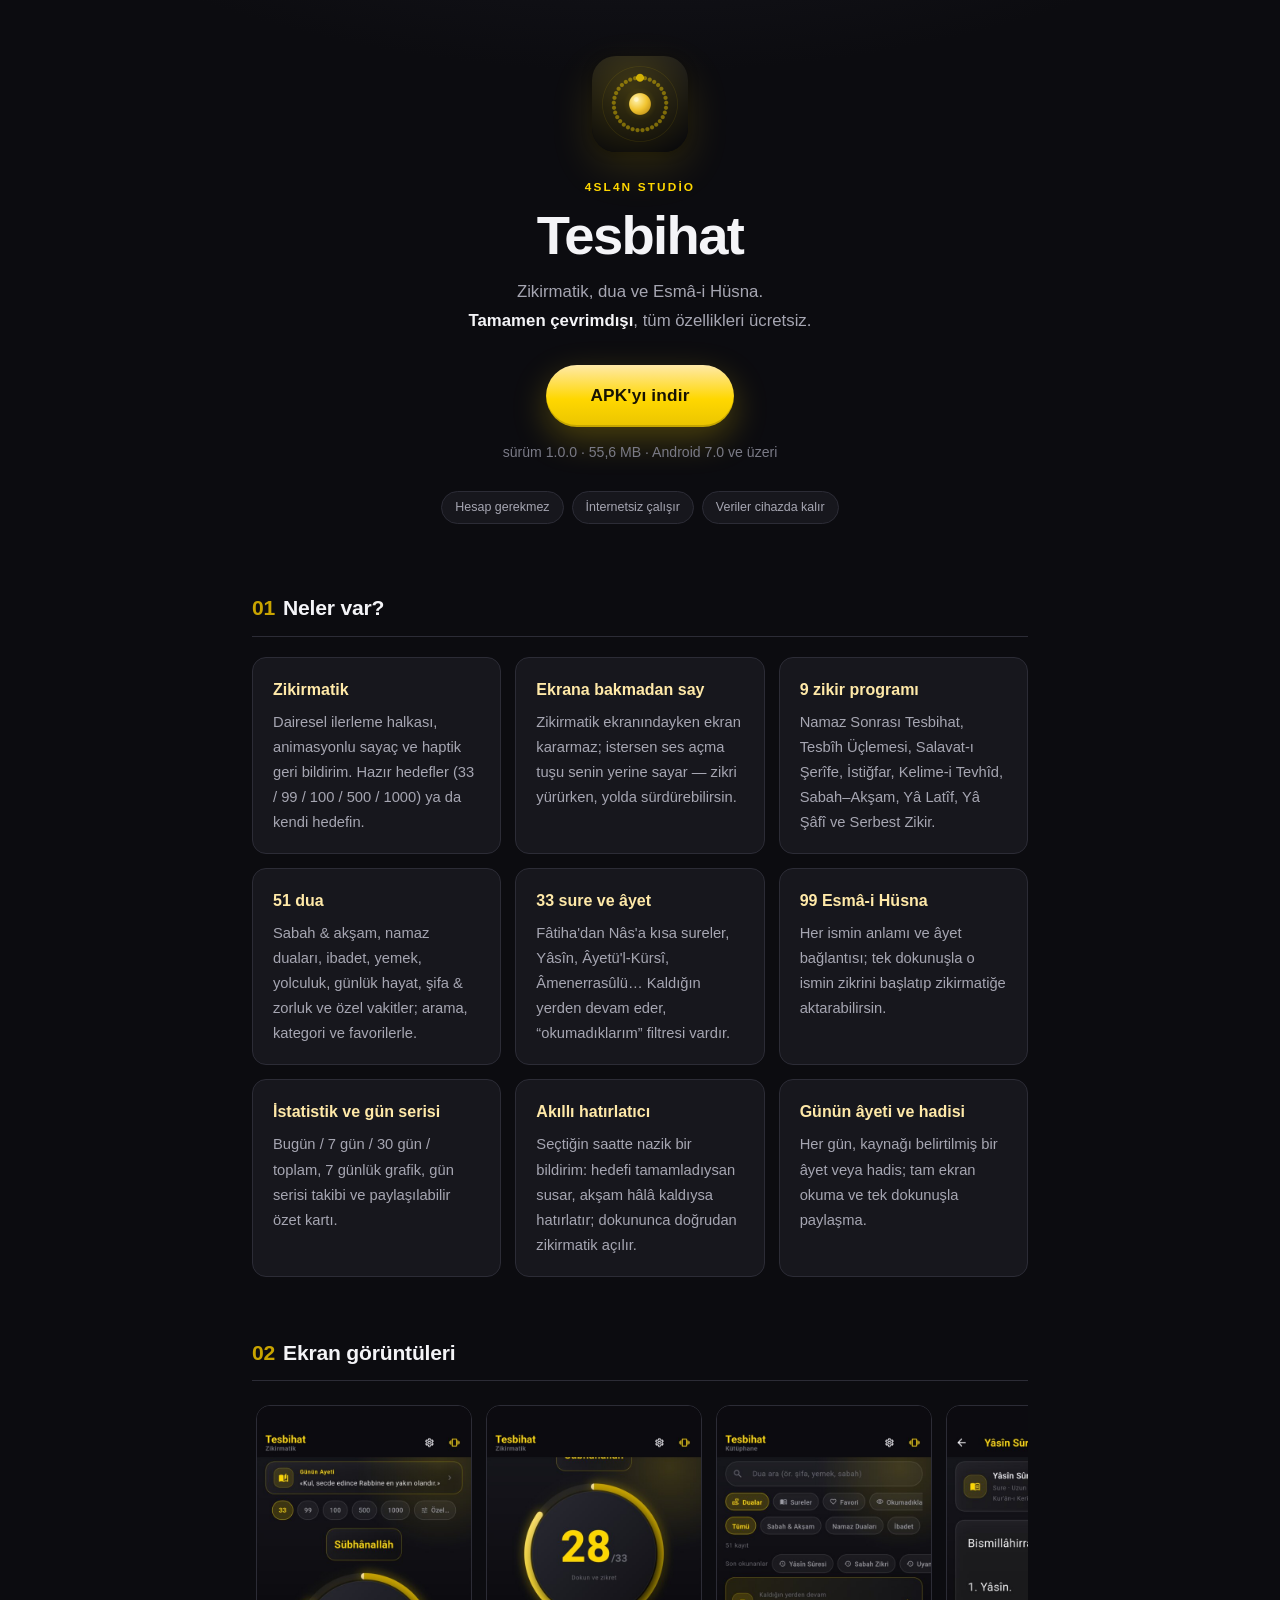
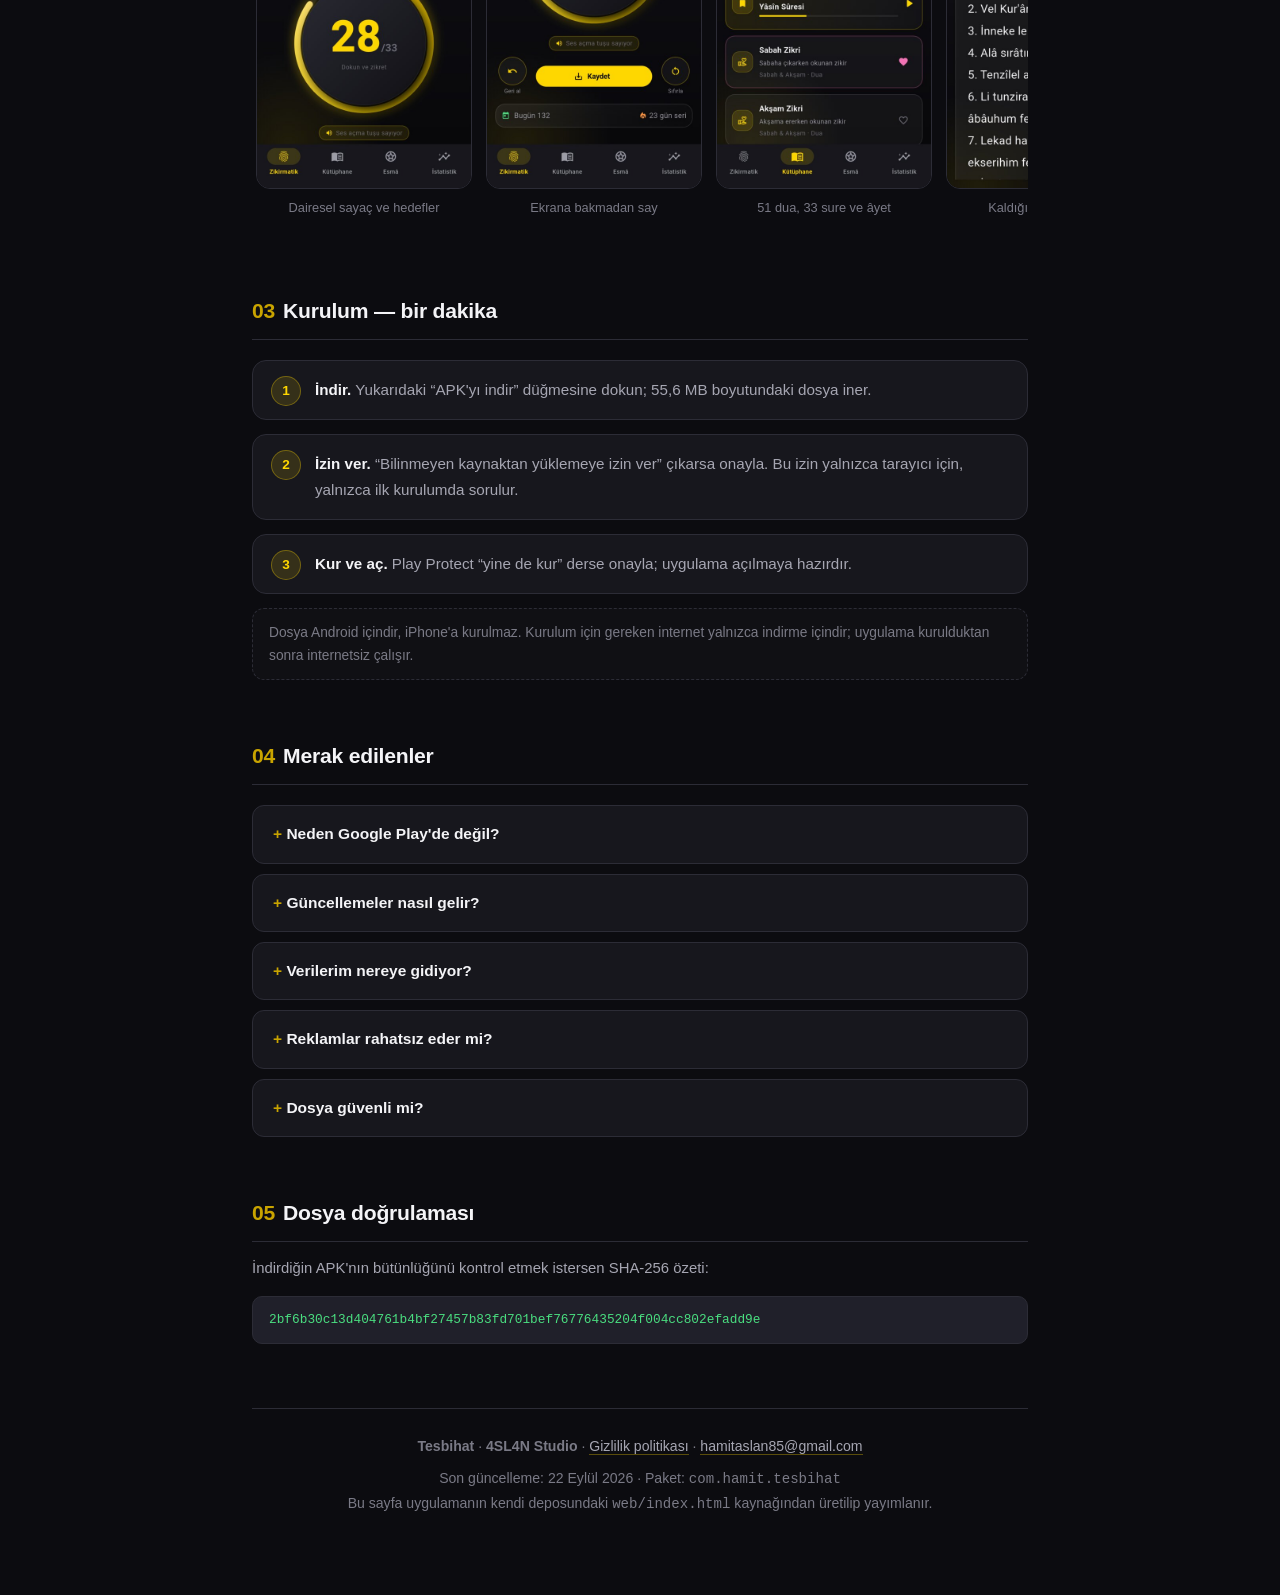
==== index.html @ edbdeea0 "İndirme sayfası güncellendi (sürüm 1.0.0+3)" ====
<!DOCTYPE html>
<html lang="tr">
<head>
<meta charset="utf-8">
<meta name="viewport" content="width=device-width, initial-scale=1">
<title>Tesbihat — Zikirmatik, Dua ve Esmâ-i Hüsna · APK indir</title>
<meta name="description" content="Tesbihat: 51 dua, 33 sure ve âyet, 99 Esmâ-i Hüsna, 9 zikir programı. Tamamen çevrimdışı çalışan Android uygulaması — APK olarak ücretsiz indir.">
<meta name="theme-color" content="#0C0C10">
<meta name="robots" content="index, follow">
<link rel="canonical" href="https://hamit4sl4n.github.io/">
<link rel="icon" type="image/png" href="gorseller/simge-48.png">

<!-- Bağlantı paylaşıldığında (WhatsApp, Telegram, X) çıkan önizleme kartı -->
<meta property="og:type" content="website">
<meta property="og:site_name" content="Tesbihat">
<meta property="og:locale" content="tr_TR">
<meta property="og:title" content="Tesbihat — Zikirmatik, Dua ve Esmâ-i Hüsna">
<meta property="og:description" content="51 dua, 33 sure, 99 Esmâ-i Hüsna ve 9 zikir programı. Tamamen çevrimdışı; Android için ücretsiz.">
<meta property="og:url" content="https://hamit4sl4n.github.io/">
<meta property="og:image" content="https://hamit4sl4n.github.io/gorseller/kapak.jpg">
<meta property="og:image:width" content="1024">
<meta property="og:image:height" content="500">
<meta name="twitter:card" content="summary_large_image">

<!--
  ⚠️ Bu sayfa `scripts/site_yayinla.sh` tarafından yayımlanır.
  Kaynak: uygulama deposundaki `web/index.html`. Yayın deposunda üretilir.
  Çift küme parantezli yer tutucular yayın betiği tarafından doldurulur;
  elle düzenlenmez (kapı, doldurulmamış yer tutucu kalırsa yayımlamaz).
  Sayfa bağımsız olmalıdır: dışarıdan betik/stil/yazı tipi istemez (kapı denetler).
-->
<style>
  :root{
    --altin:#FFD700; --altin-koyu:#C9A400; --altin-yumusak:#FFE9A8;
    --zemin:#0C0C10; --yuzey:#17171D; --yuzey-acik:#20202A;
    --kenarlik:#2C2C36; --metin:#F4F4F7; --solgun:#A6A6B2; --silik:#7A7A86;
    --yesil:#4ADE80;
  }
  *{box-sizing:border-box}
  html{-webkit-text-size-adjust:100%; scroll-behavior:smooth}
  body{
    margin:0; padding:0;
    background:var(--zemin);
    background-image:radial-gradient(1100px 560px at 50% -10%, #1E1E28 0%, rgba(12,12,16,0) 70%);
    color:var(--metin);
    font-family:-apple-system,BlinkMacSystemFont,"Segoe UI",Roboto,"Helvetica Neue",Arial,"Noto Sans",sans-serif;
    font-size:17px; line-height:1.7;
    -webkit-font-smoothing:antialiased;
  }
  .kap{max-width:820px;margin:0 auto;padding:0 22px 72px}
  code{font-family:ui-monospace,SFMono-Regular,Menlo,Consolas,monospace}
  a{color:var(--altin);text-decoration:none;border-bottom:1px solid rgba(255,215,0,.32)}
  a:hover{border-bottom-color:var(--altin)}

  /* --- Kahraman (hero) --------------------------------------------------- */
  header.kahraman{text-align:center;padding:56px 0 8px}
  .simge{
    width:96px;height:96px;border-radius:24px;display:block;margin:0 auto 20px;
    box-shadow:0 16px 44px rgba(255,215,0,.14), 0 2px 10px rgba(0,0,0,.5);
  }
  .amblem{
    display:inline-block;font-size:.74rem;letter-spacing:.18em;text-transform:uppercase;
    color:var(--altin);font-weight:700;margin:0 0 10px;
  }
  h1{
    font-size:clamp(2.4rem,9vw,3.4rem);line-height:1.05;margin:0 0 14px;
    font-weight:750;letter-spacing:-.03em;
  }
  .slogan{color:var(--solgun);font-size:1.05rem;margin:0 auto 30px;max-width:30em}
  .slogan strong{color:var(--metin)}
  .indir{
    display:inline-block;padding:16px 44px;border-radius:999px;border:0;
    background:linear-gradient(180deg,#FFE9A8,#FFD700 55%,#EAC500);
    color:#171303;font-weight:800;font-size:1.08rem;letter-spacing:.01em;
    box-shadow:0 12px 34px rgba(255,215,0,.26), inset 0 -2px 0 rgba(0,0,0,.16);
    transition:transform .12s ease, box-shadow .12s ease;
  }
  .indir:hover{transform:translateY(-2px);box-shadow:0 16px 40px rgba(255,215,0,.34), inset 0 -2px 0 rgba(0,0,0,.16);border:0}
  .surum{color:var(--silik);font-size:.88rem;margin:14px 0 0;font-variant-numeric:tabular-nums}
  .rozetler{list-style:none;display:flex;flex-wrap:wrap;gap:8px;justify-content:center;padding:0;margin:26px 0 0}
  .rozetler li{
    font-size:.78rem;color:var(--solgun);padding:5px 13px;border-radius:999px;
    background:var(--yuzey);border:1px solid var(--kenarlik);
  }

  /* --- Bölümler ----------------------------------------------------------- */
  section{margin-top:58px}
  h2{
    font-size:1.32rem;margin:0 0 20px;padding-bottom:10px;font-weight:650;
    border-bottom:1px solid var(--kenarlik);letter-spacing:-.01em;
  }
  h2 span{color:var(--altin-koyu);font-weight:700;margin-right:8px}

  /* --- Özellikler --------------------------------------------------------- */
  .izgara{display:grid;grid-template-columns:repeat(auto-fill,minmax(232px,1fr));gap:14px}
  .kart{
    background:var(--yuzey);border:1px solid var(--kenarlik);border-radius:14px;
    padding:18px 20px;
  }
  .kart h3{margin:0 0 7px;font-size:1rem;color:var(--altin-yumusak);font-weight:650}
  .kart p{margin:0;font-size:.92rem;color:var(--solgun)}

  /* --- Ekran görüntüleri -------------------------------------------------- */
  .serit{
    display:flex;gap:14px;overflow-x:auto;padding:4px 4px 16px;
    scroll-snap-type:x mandatory;-webkit-overflow-scrolling:touch;
  }
  .serit figure{margin:0;flex:0 0 auto;width:216px;scroll-snap-align:center}
  .serit img{
    width:216px;height:384px;border-radius:14px;display:block;
    border:1px solid var(--kenarlik);background:var(--yuzey);
  }
  .serit figcaption{font-size:.8rem;color:var(--silik);text-align:center;margin-top:8px}
  .kaydirma{display:none;text-align:center;color:var(--silik);font-size:.82rem;margin:0}
  .serit::-webkit-scrollbar{height:6px}
  .serit::-webkit-scrollbar-thumb{background:var(--kenarlik);border-radius:3px}

  /* --- Kurulum ------------------------------------------------------------ */
  ol.adimlar{list-style:none;counter-reset:adim;margin:0;padding:0}
  ol.adimlar li{
    counter-increment:adim;position:relative;margin:0 0 14px;padding:16px 20px 16px 62px;
    background:var(--yuzey);border:1px solid var(--kenarlik);border-radius:14px;
    font-size:.95rem;color:var(--solgun);
  }
  ol.adimlar li::before{
    content:counter(adim);position:absolute;left:18px;top:15px;
    width:28px;height:28px;border-radius:50%;text-align:center;line-height:28px;
    background:rgba(255,215,0,.13);color:var(--altin);font-weight:800;font-size:.85rem;
    border:1px solid rgba(255,215,0,.32);
  }
  ol.adimlar strong{color:var(--metin)}
  .not{
    font-size:.86rem;color:var(--silik);background:rgba(255,255,255,.02);
    border:1px dashed var(--kenarlik);border-radius:12px;padding:12px 16px;
  }

  /* --- SSS ---------------------------------------------------------------- */
  details{
    background:var(--yuzey);border:1px solid var(--kenarlik);border-radius:12px;
    padding:15px 20px;margin:0 0 10px;
  }
  details[open]{border-color:#3A3A46}
  summary{cursor:pointer;font-weight:600;font-size:.97rem;list-style:none}
  summary::-webkit-details-marker{display:none}
  summary::before{content:"+ ";color:var(--altin-koyu);font-weight:800}
  details[open] summary::before{content:"– "}
  details p{margin:11px 0 2px;font-size:.93rem;color:var(--solgun)}

  /* --- Doğrulama ---------------------------------------------------------- */
  .hash{
    display:block;word-break:break-all;background:var(--yuzey-acik);
    border:1px solid var(--kenarlik);border-radius:10px;padding:13px 16px;
    font-size:.8rem;color:var(--yesil);line-height:1.55;
  }

  /* --- Alt bilgi ---------------------------------------------------------- */
  footer{
    margin-top:64px;padding-top:26px;border-top:1px solid var(--kenarlik);
    color:var(--silik);font-size:.88rem;text-align:center;
  }
  footer p{margin:0 0 8px}
  footer a{color:var(--solgun)}

  @media (max-width:640px){
    body{font-size:16px}
    .kap{padding-left:18px;padding-right:18px}
    header.kahraman{padding-top:40px}
    .indir{display:block;padding:16px 20px}
    .kaydirma{display:block;margin-top:-6px}
    section{margin-top:46px}
  }
  @media print{
    body{background:#fff;color:#000}
    .serit,.rozetler,.kaydirma{display:none}
    .kart,ol.adimlar li,details{border-color:#999;background:#fff}
  }
</style>
</head>
<body>
<div class="kap">

  <header class="kahraman">
    <img class="simge" src="gorseller/simge-192.png" width="96" height="96"
         alt="Tesbihat uygulama simgesi: koyu zemin üzerinde altın misbaha halkası">
    <p class="amblem">4SL4N Studio</p>
    <h1>Tesbihat</h1>
    <p class="slogan">
      Zikirmatik, dua ve Esmâ-i Hüsna.<br>
      <strong>Tamamen çevrimdışı</strong>, tüm özellikleri ücretsiz.
    </p>
    <a class="indir" href="https://github.com/hamit4sl4n/hamit4sl4n.github.io/releases/latest/download/Tesbihat.apk">APK'yı indir</a>
    <p class="surum">sürüm 1.0.0 · 55,6 MB · Android 7.0 ve üzeri</p>
    <ul class="rozetler">
      <li>Hesap gerekmez</li>
      <li>İnternetsiz çalışır</li>
      <li>Veriler cihazda kalır</li>
    </ul>
  </header>

  <section>
    <h2><span>01</span>Neler var?</h2>
    <div class="izgara">
      <div class="kart">
        <h3>Zikirmatik</h3>
        <p>Dairesel ilerleme halkası, animasyonlu sayaç ve haptik geri bildirim.
           Hazır hedefler (33 / 99 / 100 / 500 / 1000) ya da kendi hedefin.</p>
      </div>
      <div class="kart">
        <h3>Ekrana bakmadan say</h3>
        <p>Zikirmatik ekranındayken ekran kararmaz; istersen ses açma tuşu senin
           yerine sayar — zikri yürürken, yolda sürdürebilirsin.</p>
      </div>
      <div class="kart">
        <h3>9 zikir programı</h3>
        <p>Namaz Sonrası Tesbihat, Tesbîh Üçlemesi, Salavat-ı Şerîfe, İstiğfar,
           Kelime-i Tevhîd, Sabah–Akşam, Yâ Latîf, Yâ Şâfî ve Serbest Zikir.</p>
      </div>
      <div class="kart">
        <h3>51 dua</h3>
        <p>Sabah &amp; akşam, namaz duaları, ibadet, yemek, yolculuk, günlük hayat,
           şifa &amp; zorluk ve özel vakitler; arama, kategori ve favorilerle.</p>
      </div>
      <div class="kart">
        <h3>33 sure ve âyet</h3>
        <p>Fâtiha'dan Nâs'a kısa sureler, Yâsîn, Âyetü'l-Kürsî, Âmenerrasûlü…
           Kaldığın yerden devam eder, “okumadıklarım” filtresi vardır.</p>
      </div>
      <div class="kart">
        <h3>99 Esmâ-i Hüsna</h3>
        <p>Her ismin anlamı ve âyet bağlantısı; tek dokunuşla o ismin zikrini
           başlatıp zikirmatiğe aktarabilirsin.</p>
      </div>
      <div class="kart">
        <h3>İstatistik ve gün serisi</h3>
        <p>Bugün / 7 gün / 30 gün / toplam, 7 günlük grafik, gün serisi takibi ve
           paylaşılabilir özet kartı.</p>
      </div>
      <div class="kart">
        <h3>Akıllı hatırlatıcı</h3>
        <p>Seçtiğin saatte nazik bir bildirim: hedefi tamamladıysan susar, akşam
           hâlâ kaldıysa hatırlatır; dokununca doğrudan zikirmatik açılır.</p>
      </div>
      <div class="kart">
        <h3>Günün âyeti ve hadisi</h3>
        <p>Her gün, kaynağı belirtilmiş bir âyet veya hadis; tam ekran okuma ve
           tek dokunuşla paylaşma.</p>
      </div>
    </div>
  </section>

  <section>
    <h2><span>02</span>Ekran görüntüleri</h2>
    <div class="serit">
      <figure><img src="gorseller/ekran-01.jpg" alt="Zikirmatik ekranı: dairesel sayaç ve hedef çipleri" loading="lazy"><figcaption>Dairesel sayaç ve hedefler</figcaption></figure>
      <figure><img src="gorseller/ekran-02.jpg" alt="Ses tuşuyla sayma ipucu görünen zikirmatik ekranı" loading="lazy"><figcaption>Ekrana bakmadan say</figcaption></figure>
      <figure><img src="gorseller/ekran-03.jpg" alt="Dua kütüphanesi: kategori filtreleri ve devam kartı" loading="lazy"><figcaption>51 dua, 33 sure ve âyet</figcaption></figure>
      <figure><img src="gorseller/ekran-04.jpg" alt="Okuma ekranı: uzun bir metin ve yazı boyutu ayarı" loading="lazy"><figcaption>Kaldığın yerden devam</figcaption></figure>
      <figure><img src="gorseller/ekran-05.jpg" alt="Esmâ-i Hüsna listesi: 99 isim anlamlarıyla" loading="lazy"><figcaption>99 ismin anlamı ve zikri</figcaption></figure>
      <figure><img src="gorseller/ekran-06.jpg" alt="İstatistik ekranı: çubuk grafik ve gün serisi" loading="lazy"><figcaption>Gün serini koru</figcaption></figure>
      <figure><img src="gorseller/ekran-07.jpg" alt="Günün âyeti tam ekran kartı" loading="lazy"><figcaption>Her güne bir âyet, bir hadis</figcaption></figure>
      <figure><img src="gorseller/ekran-08.jpg" alt="Paylaşılabilir zikir özet kartı" loading="lazy"><figcaption>Özetini paylaş</figcaption></figure>
    </div>
    <p class="kaydirma">← yana kaydır →</p>
  </section>

  <section id="kurulum">
    <h2><span>03</span>Kurulum — bir dakika</h2>
    <ol class="adimlar">
      <li><strong>İndir.</strong> Yukarıdaki “APK'yı indir” düğmesine dokun;
          55,6 MB boyutundaki dosya iner.</li>
      <li><strong>İzin ver.</strong> “Bilinmeyen kaynaktan yüklemeye izin ver”
          çıkarsa onayla. Bu izin yalnızca tarayıcı için, yalnızca ilk kurulumda
          sorulur.</li>
      <li><strong>Kur ve aç.</strong> Play Protect “yine de kur” derse onayla;
          uygulama açılmaya hazırdır.</li>
    </ol>
    <p class="not">
      Dosya Android içindir, iPhone'a kurulmaz. Kurulum için gereken internet
      yalnızca indirme içindir; uygulama kurulduktan sonra internetsiz çalışır.
    </p>
  </section>

  <section>
    <h2><span>04</span>Merak edilenler</h2>
    <details>
      <summary>Neden Google Play'de değil?</summary>
      <p>Uygulama şu an doğrudan APK olarak dağıtılıyor. Mağaza kaydı için gereken
         hazırlıklar tamamlandı; Play'de yayına girdiğinde bu sayfadan
         duyurulacak. APK sürümü ile Play sürümü aynı uygulamadır.</p>
    </details>
    <details>
      <summary>Güncellemeler nasıl gelir?</summary>
      <p>Yeni sürüm çıktığında aynı sayfadan indirip <strong>üzerine
         kurabilirsin</strong>; zikir sayıların, serin ve ayarların korunur.
         Play sürümüne geçildiğinde kurulum farklı imzayla gelir; o gün eski
         sürümü kaldırıp yeniden kurmak gerekebilir — öncesinde
         <em>Ayarlar → yedek al</em> yeterlidir.</p>
    </details>
    <details>
      <summary>Verilerim nereye gidiyor?</summary>
      <p>Hiçbir yere. Uygulamanın sunucusu ve üyeliği yoktur; zikir sayıların,
         favorilerin ve okuma konumların yalnızca kendi cihazında saklanır.
         Yalnızca reklamlar için Google AdMob teknik verileri kendi politikası
         çerçevesinde işler. Ayrıntı:
         <a href="https://hamit4sl4n.github.io/gizlilik/">gizlilik politikası</a>.</p>
    </details>
    <details>
      <summary>Reklamlar rahatsız eder mi?</summary>
      <p>Uygulama reklamlarla ayakta duruyor ve tüm özellikleri ücretsiz.
         Banner altta durur; tam ekran geçiş reklamı ise seyrektir (en fazla
         günde birkaç kez, en az 3 dakika arayla) ve zikir akışını ya da okuma
         ekranını hiç kesmez.</p>
    </details>
    <details>
      <summary>Dosya güvenli mi?</summary>
      <p>Dosya, uygulamanın kendi kaynak deposundan üretilen <em>release</em>
         sürümüdür ve yayın anahtarıyla imzalanmıştır. Aşağıdaki SHA-256 özetiyle
         indirdiğin dosyayı doğrulayabilirsin. Android sürüm 7.0 ve üzeri
         gereklidir.</p>
    </details>
  </section>

  <section>
    <h2><span>05</span>Dosya doğrulaması</h2>
    <p style="color:var(--solgun);font-size:.93rem;margin-top:-6px">
      İndirdiğin APK'nın bütünlüğünü kontrol etmek istersen SHA-256 özeti:
    </p>
    <code class="hash">2bf6b30c13d404761b4bf27457b83fd701bef76776435204f004cc802efadd9e</code>
  </section>

  <footer>
    <p><strong>Tesbihat</strong> · <strong>4SL4N Studio</strong> ·
       <a href="https://hamit4sl4n.github.io/gizlilik/">Gizlilik politikası</a> ·
       <a href="mailto:hamitaslan85@gmail.com">hamitaslan85@gmail.com</a></p>
    <p>Son güncelleme: 22 Eylül 2026 · Paket: <code>com.hamit.tesbihat</code><br>
       Bu sayfa uygulamanın kendi deposundaki <code>web/index.html</code>
       kaynağından üretilip yayımlanır.</p>
  </footer>

</div>
</body>
</html>
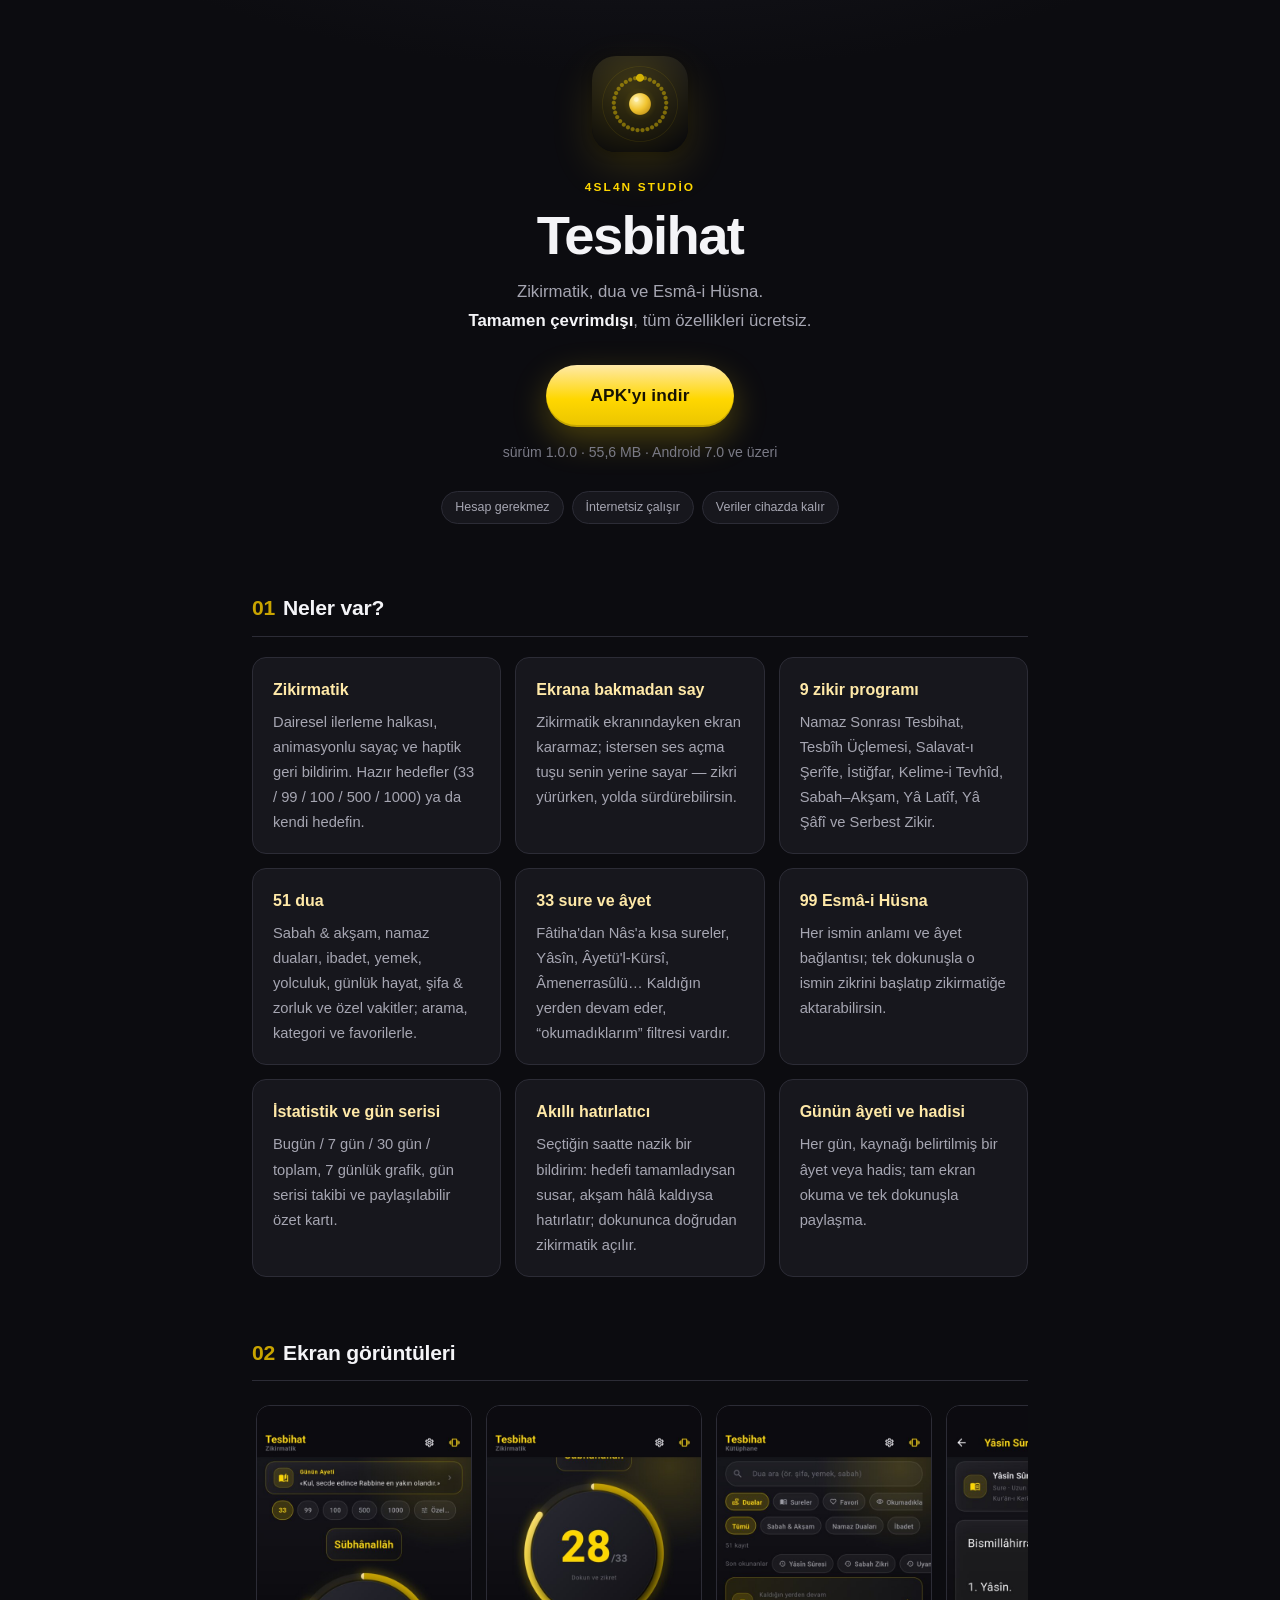
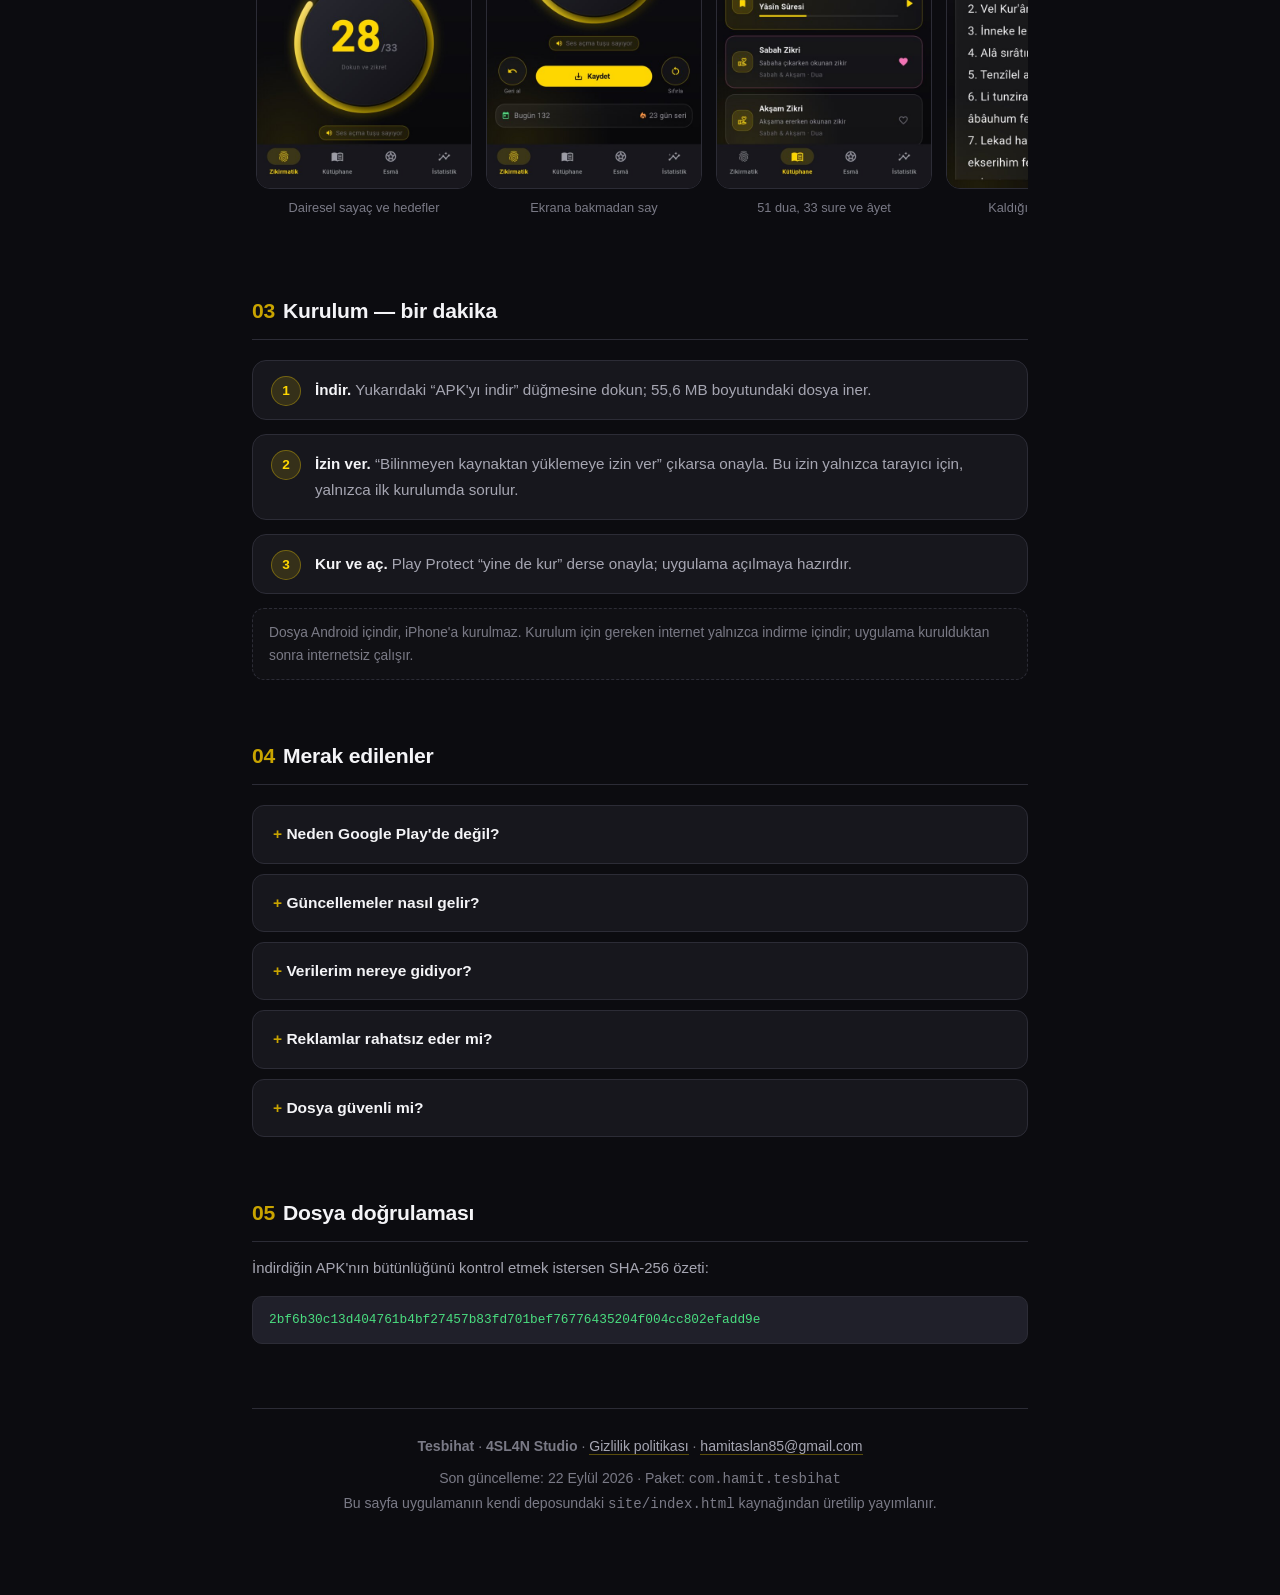
==== commit 96e4c8fc: "İndirme sayfası güncellendi (sürüm 1.0.0+3)" ====
--- a/index.html
+++ b/index.html
@@ -24,7 +24,7 @@
 
 <!--
   ⚠️ Bu sayfa `scripts/site_yayinla.sh` tarafından yayımlanır.
-  Kaynak: uygulama deposundaki `web/index.html`. Yayın deposunda üretilir.
+  Kaynak: uygulama deposundaki `site/index.html`. Yayın deposunda üretilir.
   Çift küme parantezli yer tutucular yayın betiği tarafından doldurulur;
   elle düzenlenmez (kapı, doldurulmamış yer tutucu kalırsa yayımlamaz).
   Sayfa bağımsız olmalıdır: dışarıdan betik/stil/yazı tipi istemez (kapı denetler).
@@ -333,7 +333,7 @@
        <a href="https://hamit4sl4n.github.io/gizlilik/">Gizlilik politikası</a> ·
        <a href="mailto:hamitaslan85@gmail.com">hamitaslan85@gmail.com</a></p>
     <p>Son güncelleme: 22 Eylül 2026 · Paket: <code>com.hamit.tesbihat</code><br>
-       Bu sayfa uygulamanın kendi deposundaki <code>web/index.html</code>
+       Bu sayfa uygulamanın kendi deposundaki <code>site/index.html</code>
        kaynağından üretilip yayımlanır.</p>
   </footer>
 
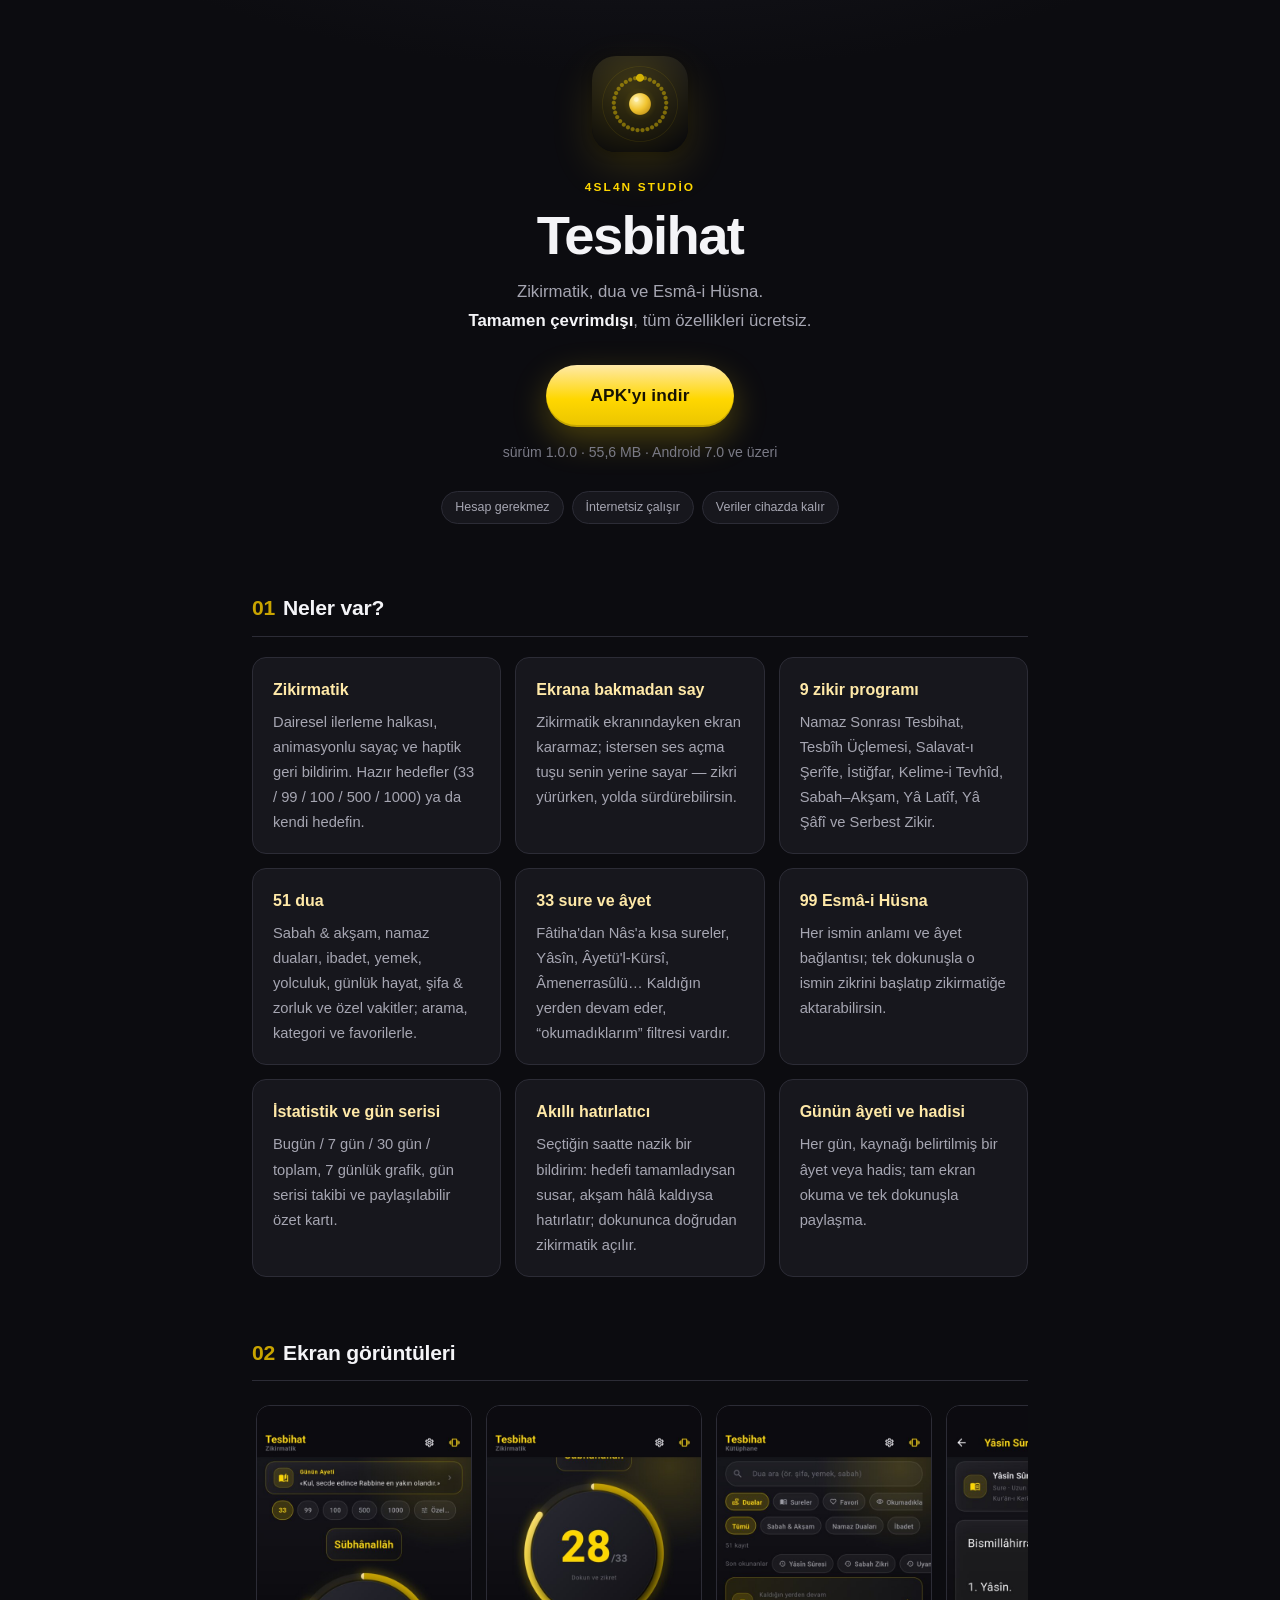
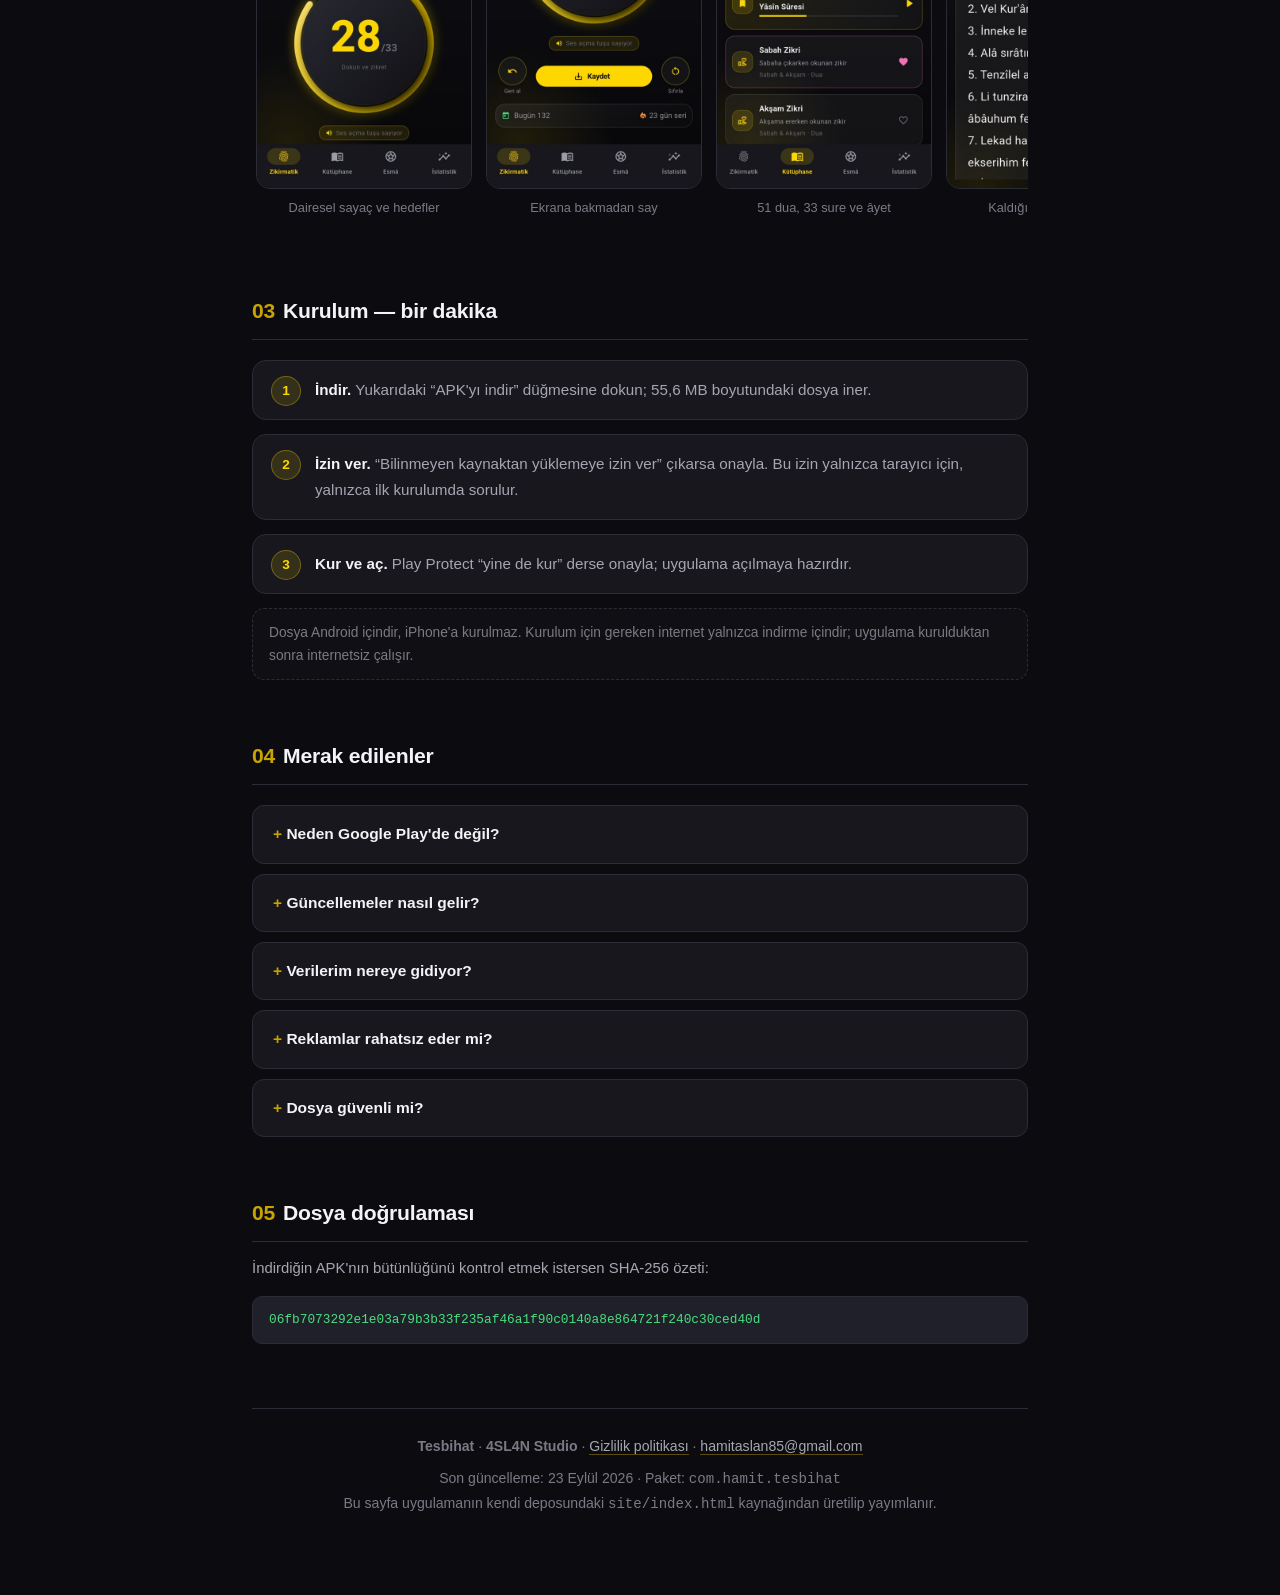
==== commit 795b0b15: "İndirme sayfası güncellendi (sürüm 1.0.0+4)" ====
--- a/index.html
+++ b/index.html
@@ -7,7 +7,16 @@
 <meta name="description" content="Tesbihat: 51 dua, 33 sure ve âyet, 99 Esmâ-i Hüsna, 9 zikir programı. Tamamen çevrimdışı çalışan Android uygulaması — APK olarak ücretsiz indir.">
 <meta name="theme-color" content="#0C0C10">
 <meta name="robots" content="index, follow">
+<meta name="author" content="4SL4N Studio">
+<meta name="application-name" content="Tesbihat">
+<!--
+  Anahtar kelimeler Google tarafından yok sayılır ama diğer motorlar (Yandex,
+  Bing) kısmen kullanıyor; başlık ve açıklamada geçen terimlerle sınırlı
+  tutuldu — tıka basa doldurmak spam sayılır.
+-->
+<meta name="keywords" content="zikirmatik, zikir, tesbihat, esmaül hüsna, dua, sure, namaz, hatırlatıcı, apk indir, android">
 <link rel="canonical" href="https://hamit4sl4n.github.io/">
+<link rel="sitemap" type="application/xml" href="https://hamit4sl4n.github.io/sitemap.xml">
 <link rel="icon" type="image/png" href="gorseller/simge-48.png">
 
 <!-- Bağlantı paylaşıldığında (WhatsApp, Telegram, X) çıkan önizleme kartı -->
@@ -20,7 +29,12 @@
 <meta property="og:image" content="https://hamit4sl4n.github.io/gorseller/kapak.jpg">
 <meta property="og:image:width" content="1024">
 <meta property="og:image:height" content="500">
+<meta property="og:image:alt" content="Tesbihat kapak görseli: altın misbaha halkası ve uygulama ekranları">
+<meta property="og:image:type" content="image/jpeg">
 <meta name="twitter:card" content="summary_large_image">
+<meta name="twitter:title" content="Tesbihat — Zikirmatik, Dua ve Esmâ-i Hüsna">
+<meta name="twitter:description" content="51 dua, 33 sure, 99 Esmâ-i Hüsna ve 9 zikir programı. Tamamen çevrimdışı; Android için ücretsiz APK.">
+<meta name="twitter:image" content="https://hamit4sl4n.github.io/gorseller/kapak.jpg">
 
 <!--
   ⚠️ Bu sayfa `scripts/site_yayinla.sh` tarafından yayımlanır.
@@ -28,7 +42,9 @@
   Çift küme parantezli yer tutucular yayın betiği tarafından doldurulur;
   elle düzenlenmez (kapı, doldurulmamış yer tutucu kalırsa yayımlamaz).
   Sayfa bağımsız olmalıdır: dışarıdan betik/stil/yazı tipi istemez (kapı denetler).
+  robots.txt ve sitemap.xml kardeş dosyalardır; üçü birlikte yayımlanır.
 -->
+<!-- uygulama-paketi: com.hamit.tesbihat -->
 <style>
   :root{
     --altin:#FFD700; --altin-koyu:#C9A400; --altin-yumusak:#FFE9A8;
@@ -175,6 +191,52 @@
     .kart,ol.adimlar li,details{border-color:#999;background:#fff}
   }
 </style>
+
+<!--
+  Yapısal veri (JSON-LD): arama motoruna bu sayfanın bir uygulama indirme
+  sayfası olduğunu, ücretsiz dağıtıldığını ve kimin yayımladığını söyler.
+  Betik DEĞİL, yalnızca veri: çalıştırılabilir kod içermez ve yayın kapısı
+  sayfada yalnızca bu tür `application/ld+json` bloğuna izin verir.
+-->
+<script type="application/ld+json">
+{
+  "@context": "https://schema.org",
+  "@type": "SoftwareApplication",
+  "name": "Tesbihat",
+  "alternateName": "Tesbihat: Zikirmatik & Dua",
+  "applicationCategory": "LifestyleApplication",
+  "applicationSubCategory": "Religion & Spirituality",
+  "operatingSystem": "Android 7.0 ve üzeri",
+  "softwareVersion": "1.0.0",
+  "fileFormat": "application/vnd.android.package-archive",
+  "fileSize": "58333268",
+  "downloadUrl": "https://github.com/hamit4sl4n/hamit4sl4n.github.io/releases/latest/download/Tesbihat.apk",
+  "installUrl": "https://github.com/hamit4sl4n/hamit4sl4n.github.io/releases/latest/download/Tesbihat.apk",
+  "inLanguage": "tr",
+  "isAccessibleForFree": true,
+  "offers": {
+    "@type": "Offer",
+    "price": "0",
+    "priceCurrency": "TRY"
+  },
+  "publisher": {
+    "@type": "Organization",
+    "name": "4SL4N Studio"
+  },
+  "description": "Tesbihat: 51 dua, 33 sure ve âyet, 99 Esmâ-i Hüsna ve 9 zikir programı. Tamamen çevrimdışı çalışan Android zikirmatik uygulaması.",
+  "screenshot": "https://hamit4sl4n.github.io/gorseller/ekran-01.jpg",
+  "featureList": [
+    "Animasyonlu zikirmatik ve hazır hedefler",
+    "Ekranı açık tutma ve ses tuşuyla sayma",
+    "9 hazır zikir programı",
+    "51 dua ve 33 sure/âyet",
+    "99 Esmâ-i Hüsna: anlam ve âyet bağlantısıyla",
+    "İstatistik, gün serisi ve paylaşılabilir özet kartı",
+    "Akıllı günlük hatırlatıcı",
+    "Günün âyeti ve hadisi"
+  ]
+}
+</script>
 </head>
 <body>
 <div class="kap">
@@ -325,14 +387,14 @@
     <p style="color:var(--solgun);font-size:.93rem;margin-top:-6px">
       İndirdiğin APK'nın bütünlüğünü kontrol etmek istersen SHA-256 özeti:
     </p>
-    <code class="hash">2bf6b30c13d404761b4bf27457b83fd701bef76776435204f004cc802efadd9e</code>
+    <code class="hash">06fb7073292e1e03a79b3b33f235af46a1f90c0140a8e864721f240c30ced40d</code>
   </section>
 
   <footer>
     <p><strong>Tesbihat</strong> · <strong>4SL4N Studio</strong> ·
        <a href="https://hamit4sl4n.github.io/gizlilik/">Gizlilik politikası</a> ·
        <a href="mailto:hamitaslan85@gmail.com">hamitaslan85@gmail.com</a></p>
-    <p>Son güncelleme: 22 Eylül 2026 · Paket: <code>com.hamit.tesbihat</code><br>
+    <p>Son güncelleme: 23 Eylül 2026 · Paket: <code>com.hamit.tesbihat</code><br>
        Bu sayfa uygulamanın kendi deposundaki <code>site/index.html</code>
        kaynağından üretilip yayımlanır.</p>
   </footer>
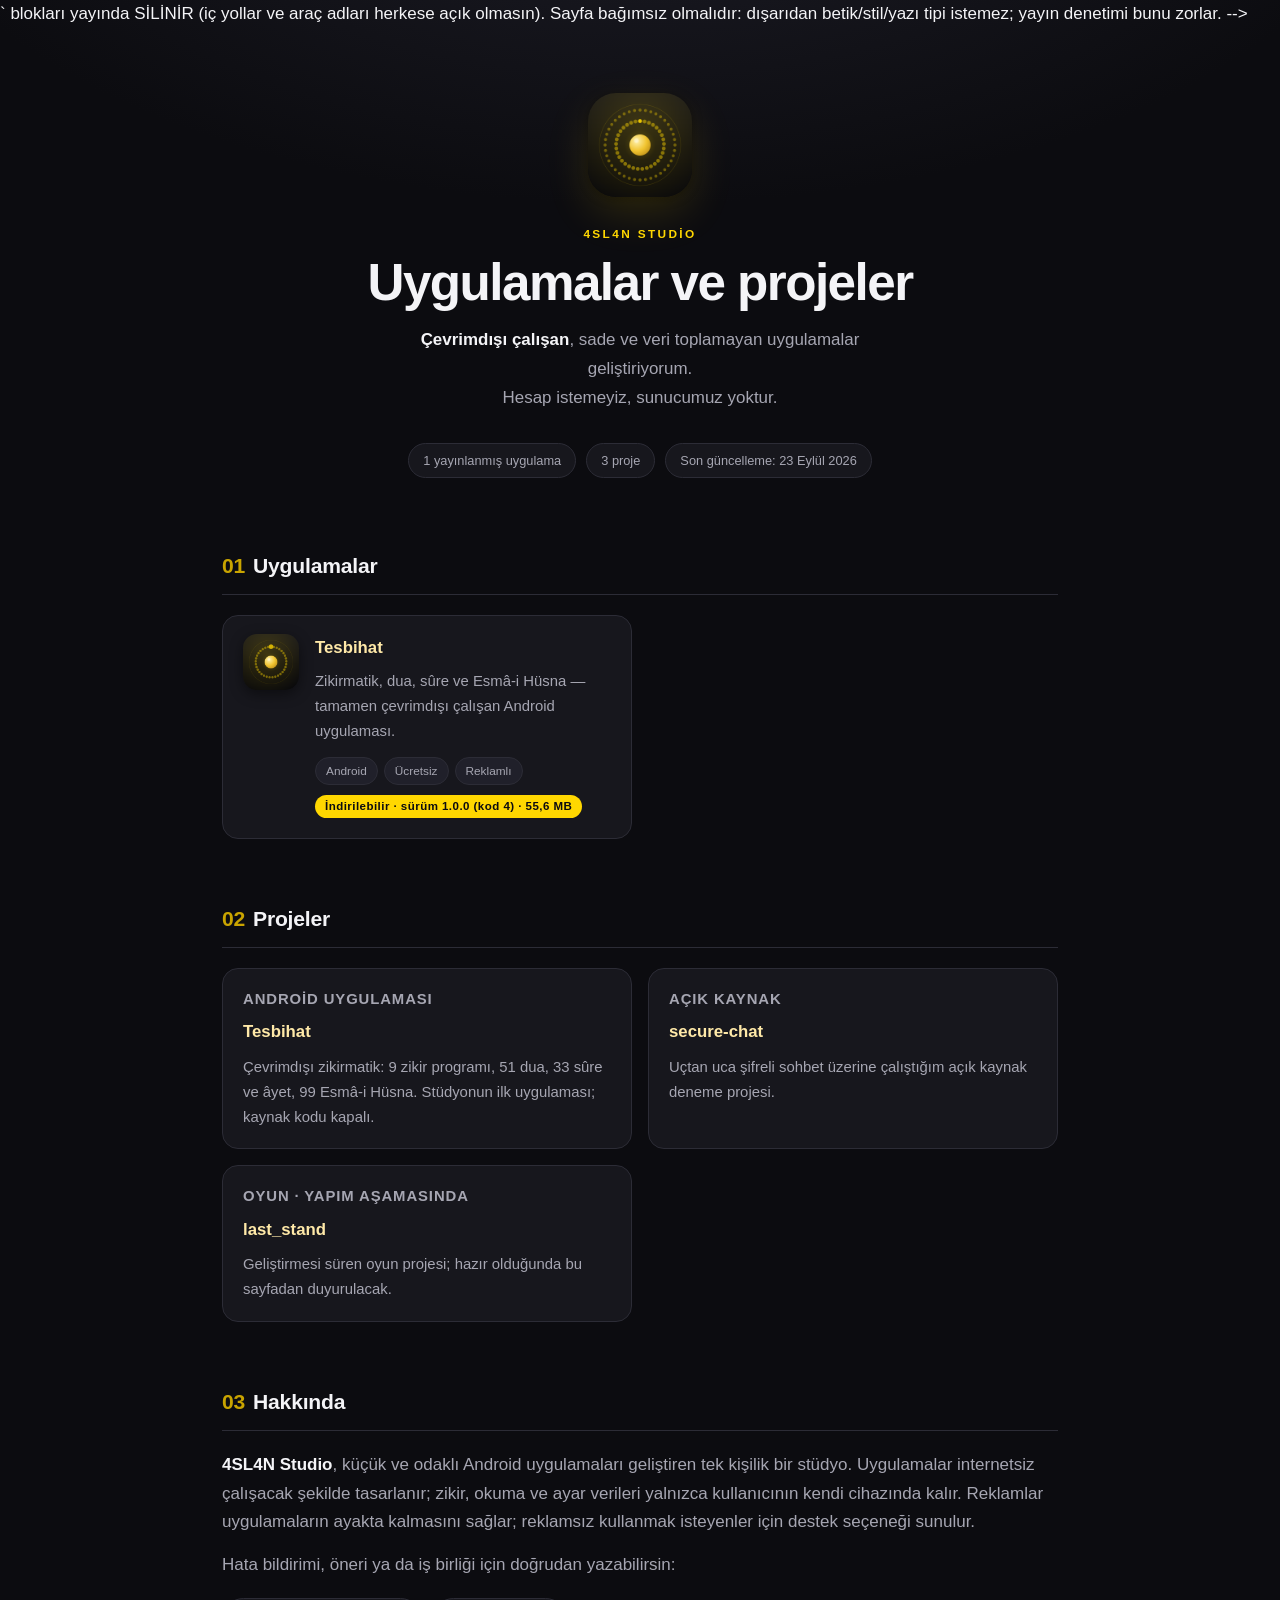
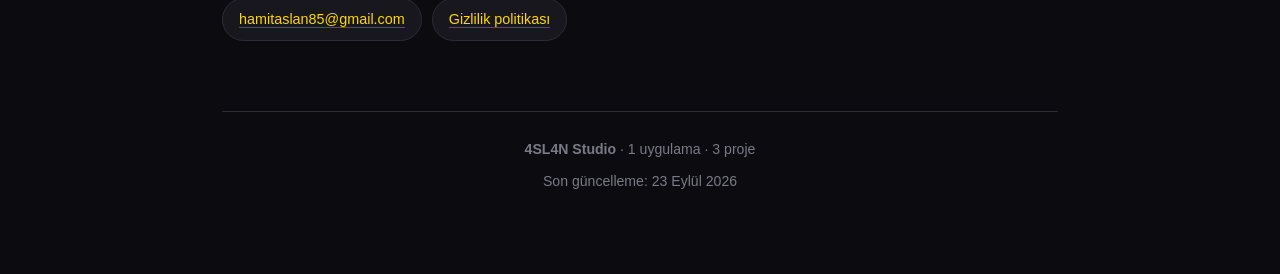
==== commit a291b1ec: "Site güncellendi: vitrin + 1 uygulama sayfası (2026-09-23)" ====
--- a/index.html
+++ b/index.html
@@ -3,48 +3,36 @@
 <head>
 <meta charset="utf-8">
 <meta name="viewport" content="width=device-width, initial-scale=1">
-<title>Tesbihat — Zikirmatik, Dua ve Esmâ-i Hüsna · APK indir</title>
-<meta name="description" content="Tesbihat: 51 dua, 33 sure ve âyet, 99 Esmâ-i Hüsna, 9 zikir programı. Tamamen çevrimdışı çalışan Android uygulaması — APK olarak ücretsiz indir.">
+<title>4SL4N Studio — uygulamalar ve projeler</title>
+<meta name="description" content="4SL4N Studio: çevrimdışı çalışan, sade ve veri toplamayan Android uygulamaları. Tesbihat zikirmatik ve diğer çalışmalar.">
 <meta name="theme-color" content="#0C0C10">
 <meta name="robots" content="index, follow">
 <meta name="author" content="4SL4N Studio">
-<meta name="application-name" content="Tesbihat">
-<!--
-  Anahtar kelimeler Google tarafından yok sayılır ama diğer motorlar (Yandex,
-  Bing) kısmen kullanıyor; başlık ve açıklamada geçen terimlerle sınırlı
-  tutuldu — tıka basa doldurmak spam sayılır.
--->
-<meta name="keywords" content="zikirmatik, zikir, tesbihat, esmaül hüsna, dua, sure, namaz, hatırlatıcı, apk indir, android">
+<meta name="keywords" content="4SL4N Studio, android uygulamaları, tesbihat, zikirmatik, uygulama geliştirici, çevrimdışı uygulama">
 <link rel="canonical" href="https://hamit4sl4n.github.io/">
 <link rel="sitemap" type="application/xml" href="https://hamit4sl4n.github.io/sitemap.xml">
-<link rel="icon" type="image/png" href="gorseller/simge-48.png">
-
+<link rel="icon" type="image/png" href="gorseller/studio-simge-48.png">
 <!-- Bağlantı paylaşıldığında (WhatsApp, Telegram, X) çıkan önizleme kartı -->
 <meta property="og:type" content="website">
-<meta property="og:site_name" content="Tesbihat">
+<meta property="og:site_name" content="4SL4N Studio">
 <meta property="og:locale" content="tr_TR">
-<meta property="og:title" content="Tesbihat — Zikirmatik, Dua ve Esmâ-i Hüsna">
-<meta property="og:description" content="51 dua, 33 sure, 99 Esmâ-i Hüsna ve 9 zikir programı. Tamamen çevrimdışı; Android için ücretsiz.">
+<meta property="og:title" content="4SL4N Studio — uygulamalar ve projeler">
+<meta property="og:description" content="Çevrimdışı çalışan, sade ve veri toplamayan Android uygulamaları.">
 <meta property="og:url" content="https://hamit4sl4n.github.io/">
-<meta property="og:image" content="https://hamit4sl4n.github.io/gorseller/kapak.jpg">
+<meta property="og:image" content="https://hamit4sl4n.github.io/gorseller/studio-kapak.jpg">
 <meta property="og:image:width" content="1024">
 <meta property="og:image:height" content="500">
-<meta property="og:image:alt" content="Tesbihat kapak görseli: altın misbaha halkası ve uygulama ekranları">
+<meta property="og:image:alt" content="4SL4N Studio kapak görseli: altın misbaha monogramı">
 <meta property="og:image:type" content="image/jpeg">
 <meta name="twitter:card" content="summary_large_image">
-<meta name="twitter:title" content="Tesbihat — Zikirmatik, Dua ve Esmâ-i Hüsna">
-<meta name="twitter:description" content="51 dua, 33 sure, 99 Esmâ-i Hüsna ve 9 zikir programı. Tamamen çevrimdışı; Android için ücretsiz APK.">
-<meta name="twitter:image" content="https://hamit4sl4n.github.io/gorseller/kapak.jpg">
-
-<!--
-  ⚠️ Bu sayfa `scripts/site_yayinla.sh` tarafından yayımlanır.
-  Kaynak: uygulama deposundaki `site/index.html`. Yayın deposunda üretilir.
-  Çift küme parantezli yer tutucular yayın betiği tarafından doldurulur;
-  elle düzenlenmez (kapı, doldurulmamış yer tutucu kalırsa yayımlamaz).
-  Sayfa bağımsız olmalıdır: dışarıdan betik/stil/yazı tipi istemez (kapı denetler).
-  robots.txt ve sitemap.xml kardeş dosyalardır; üçü birlikte yayımlanır.
+<meta name="twitter:title" content="4SL4N Studio — uygulamalar ve projeler">
+<meta name="twitter:description" content="Çevrimdışı çalışan, sade ve veri toplamayan Android uygulamaları.">
+<meta name="twitter:image" content="https://hamit4sl4n.github.io/gorseller/studio-kapak.jpg">
+<!-- site-turu: hub -->
+` blokları yayında SİLİNİR (iç yollar ve araç adları
+  herkese açık olmasın). Sayfa bağımsız olmalıdır: dışarıdan betik/stil/yazı
+  tipi istemez; yayın denetimi bunu zorlar.
 -->
-<!-- uygulama-paketi: com.hamit.tesbihat -->
 <style>
   :root{
     --altin:#FFD700; --altin-koyu:#C9A400; --altin-yumusak:#FFE9A8;
@@ -63,342 +51,191 @@
     font-size:17px; line-height:1.7;
     -webkit-font-smoothing:antialiased;
   }
-  .kap{max-width:820px;margin:0 auto;padding:0 22px 72px}
-  code{font-family:ui-monospace,SFMono-Regular,Menlo,Consolas,monospace}
+  .kap{max-width:880px;margin:0 auto;padding:0 22px 72px}
   a{color:var(--altin);text-decoration:none;border-bottom:1px solid rgba(255,215,0,.32)}
   a:hover{border-bottom-color:var(--altin)}
-
-  /* --- Kahraman (hero) --------------------------------------------------- */
-  header.kahraman{text-align:center;padding:56px 0 8px}
-  .simge{
-    width:96px;height:96px;border-radius:24px;display:block;margin:0 auto 20px;
+  /* --- Vitrin ------------------------------------------------------------- */
+  header.vitrin{text-align:center;padding:64px 0 8px}
+  .monogram{
+    width:104px;height:104px;border-radius:28px;display:block;margin:0 auto 22px;
     box-shadow:0 16px 44px rgba(255,215,0,.14), 0 2px 10px rgba(0,0,0,.5);
   }
   .amblem{
-    display:inline-block;font-size:.74rem;letter-spacing:.18em;text-transform:uppercase;
-    color:var(--altin);font-weight:700;margin:0 0 10px;
+    display:inline-block;font-size:.74rem;letter-spacing:.2em;text-transform:uppercase;
+    color:var(--altin);font-weight:700;margin:0 0 12px;
   }
   h1{
-    font-size:clamp(2.4rem,9vw,3.4rem);line-height:1.05;margin:0 0 14px;
+    font-size:clamp(2.2rem,8vw,3.2rem);line-height:1.06;margin:0 0 16px;
     font-weight:750;letter-spacing:-.03em;
   }
-  .slogan{color:var(--solgun);font-size:1.05rem;margin:0 auto 30px;max-width:30em}
+  .slogan{color:var(--solgun);font-size:1.06rem;margin:0 auto;max-width:32em}
   .slogan strong{color:var(--metin)}
-  .indir{
-    display:inline-block;padding:16px 44px;border-radius:999px;border:0;
-    background:linear-gradient(180deg,#FFE9A8,#FFD700 55%,#EAC500);
-    color:#171303;font-weight:800;font-size:1.08rem;letter-spacing:.01em;
-    box-shadow:0 12px 34px rgba(255,215,0,.26), inset 0 -2px 0 rgba(0,0,0,.16);
-    transition:transform .12s ease, box-shadow .12s ease;
-  }
-  .indir:hover{transform:translateY(-2px);box-shadow:0 16px 40px rgba(255,215,0,.34), inset 0 -2px 0 rgba(0,0,0,.16);border:0}
-  .surum{color:var(--silik);font-size:.88rem;margin:14px 0 0;font-variant-numeric:tabular-nums}
-  .rozetler{list-style:none;display:flex;flex-wrap:wrap;gap:8px;justify-content:center;padding:0;margin:26px 0 0}
-  .rozetler li{
-    font-size:.78rem;color:var(--solgun);padding:5px 13px;border-radius:999px;
+  .sayilar{
+    list-style:none;display:flex;flex-wrap:wrap;gap:10px;justify-content:center;
+    padding:0;margin:30px 0 0;
+  }
+  .sayilar li{
+    font-size:.8rem;color:var(--solgun);padding:6px 14px;border-radius:999px;
     background:var(--yuzey);border:1px solid var(--kenarlik);
   }
-
   /* --- Bölümler ----------------------------------------------------------- */
-  section{margin-top:58px}
+  section{margin-top:62px}
   h2{
     font-size:1.32rem;margin:0 0 20px;padding-bottom:10px;font-weight:650;
     border-bottom:1px solid var(--kenarlik);letter-spacing:-.01em;
   }
   h2 span{color:var(--altin-koyu);font-weight:700;margin-right:8px}
-
-  /* --- Özellikler --------------------------------------------------------- */
-  .izgara{display:grid;grid-template-columns:repeat(auto-fill,minmax(232px,1fr));gap:14px}
+  /* --- Kartlar ------------------------------------------------------------ */
+  .kartlar{display:grid;grid-template-columns:repeat(auto-fill,minmax(300px,1fr));gap:16px}
   .kart{
-    background:var(--yuzey);border:1px solid var(--kenarlik);border-radius:14px;
-    padding:18px 20px;
-  }
-  .kart h3{margin:0 0 7px;font-size:1rem;color:var(--altin-yumusak);font-weight:650}
-  .kart p{margin:0;font-size:.92rem;color:var(--solgun)}
-
-  /* --- Ekran görüntüleri -------------------------------------------------- */
-  .serit{
-    display:flex;gap:14px;overflow-x:auto;padding:4px 4px 16px;
-    scroll-snap-type:x mandatory;-webkit-overflow-scrolling:touch;
-  }
-  .serit figure{margin:0;flex:0 0 auto;width:216px;scroll-snap-align:center}
-  .serit img{
-    width:216px;height:384px;border-radius:14px;display:block;
-    border:1px solid var(--kenarlik);background:var(--yuzey);
-  }
-  .serit figcaption{font-size:.8rem;color:var(--silik);text-align:center;margin-top:8px}
-  .kaydirma{display:none;text-align:center;color:var(--silik);font-size:.82rem;margin:0}
-  .serit::-webkit-scrollbar{height:6px}
-  .serit::-webkit-scrollbar-thumb{background:var(--kenarlik);border-radius:3px}
-
-  /* --- Kurulum ------------------------------------------------------------ */
-  ol.adimlar{list-style:none;counter-reset:adim;margin:0;padding:0}
-  ol.adimlar li{
-    counter-increment:adim;position:relative;margin:0 0 14px;padding:16px 20px 16px 62px;
-    background:var(--yuzey);border:1px solid var(--kenarlik);border-radius:14px;
-    font-size:.95rem;color:var(--solgun);
-  }
-  ol.adimlar li::before{
-    content:counter(adim);position:absolute;left:18px;top:15px;
-    width:28px;height:28px;border-radius:50%;text-align:center;line-height:28px;
-    background:rgba(255,215,0,.13);color:var(--altin);font-weight:800;font-size:.85rem;
-    border:1px solid rgba(255,215,0,.32);
-  }
-  ol.adimlar strong{color:var(--metin)}
-  .not{
-    font-size:.86rem;color:var(--silik);background:rgba(255,255,255,.02);
-    border:1px dashed var(--kenarlik);border-radius:12px;padding:12px 16px;
-  }
-
-  /* --- SSS ---------------------------------------------------------------- */
-  details{
-    background:var(--yuzey);border:1px solid var(--kenarlik);border-radius:12px;
-    padding:15px 20px;margin:0 0 10px;
-  }
-  details[open]{border-color:#3A3A46}
-  summary{cursor:pointer;font-weight:600;font-size:.97rem;list-style:none}
-  summary::-webkit-details-marker{display:none}
-  summary::before{content:"+ ";color:var(--altin-koyu);font-weight:800}
-  details[open] summary::before{content:"– "}
-  details p{margin:11px 0 2px;font-size:.93rem;color:var(--solgun)}
-
-  /* --- Doğrulama ---------------------------------------------------------- */
-  .hash{
-    display:block;word-break:break-all;background:var(--yuzey-acik);
-    border:1px solid var(--kenarlik);border-radius:10px;padding:13px 16px;
-    font-size:.8rem;color:var(--yesil);line-height:1.55;
-  }
-
+    display:flex;gap:16px;align-items:flex-start;
+    background:var(--yuzey);border:1px solid var(--kenarlik);border-radius:16px;
+    padding:18px 20px;transition:transform .12s ease, border-color .12s ease;
+  }
+  a.kart{border-bottom:1px solid var(--kenarlik)}
+  a.kart:hover{transform:translateY(-2px);border-color:rgba(255,215,0,.45)}
+  .kart h3{margin:0 0 6px;font-size:1.05rem;color:var(--altin-yumusak);font-weight:650}
+  .kart p{margin:0;font-size:.93rem;color:var(--solgun)}
+  .kart .simge{
+    width:56px;height:56px;border-radius:14px;flex:0 0 auto;
+    box-shadow:0 4px 14px rgba(0,0,0,.45);
+  }
+  .etiketler{list-style:none;display:flex;flex-wrap:wrap;gap:6px;padding:0;margin:12px 0 0}
+  .etiketler li{
+    font-size:.74rem;color:var(--solgun);padding:3px 10px;border-radius:999px;
+    background:var(--yuzey-acik);border:1px solid var(--kenarlik);
+  }
+  .rozet{
+    display:inline-block;font-size:.72rem;font-weight:700;letter-spacing:.04em;
+    color:var(--zemin);background:var(--altin);border-radius:999px;
+    padding:2px 10px;margin:10px 0 0;
+  }
+  .kart.soluk{opacity:.62}
+  .kart.soluk h3{color:var(--metin)}
+  .kart.proje{flex-direction:column;gap:0}
+  .proje-etiket{
+    font-size:.74rem;letter-spacing:.06em;text-transform:uppercase;
+    color:var(--altin-koyu);font-weight:700;
+  }
+  .kart.proje h3{margin:6px 0 8px}
+  /* --- Hakkında ----------------------------------------------------------- */
+  .hakkinda p{color:var(--solgun);margin:0 0 14px}
+  .hakkinda p strong{color:var(--metin)}
+  .baglantilar{list-style:none;display:flex;flex-wrap:wrap;gap:10px;padding:0;margin:18px 0 0}
+  .baglantilar li{
+    font-size:.9rem;padding:8px 16px;border-radius:999px;
+    background:var(--yuzey);border:1px solid var(--kenarlik);
+  }
   /* --- Alt bilgi ---------------------------------------------------------- */
   footer{
-    margin-top:64px;padding-top:26px;border-top:1px solid var(--kenarlik);
+    margin-top:70px;padding-top:26px;border-top:1px solid var(--kenarlik);
     color:var(--silik);font-size:.88rem;text-align:center;
   }
   footer p{margin:0 0 8px}
   footer a{color:var(--solgun)}
-
   @media (max-width:640px){
     body{font-size:16px}
     .kap{padding-left:18px;padding-right:18px}
-    header.kahraman{padding-top:40px}
-    .indir{display:block;padding:16px 20px}
-    .kaydirma{display:block;margin-top:-6px}
-    section{margin-top:46px}
+    header.vitrin{padding-top:44px}
+    section{margin-top:48px}
+    .kartlar{grid-template-columns:1fr}
   }
   @media print{
     body{background:#fff;color:#000}
-    .serit,.rozetler,.kaydirma{display:none}
-    .kart,ol.adimlar li,details{border-color:#999;background:#fff}
+    .sayilar,.kartlar{display:none}
+    .kart{border-color:#999;background:#fff}
   }
 </style>
-
-<!--
-  Yapısal veri (JSON-LD): arama motoruna bu sayfanın bir uygulama indirme
-  sayfası olduğunu, ücretsiz dağıtıldığını ve kimin yayımladığını söyler.
-  Betik DEĞİL, yalnızca veri: çalıştırılabilir kod içermez ve yayın kapısı
-  sayfada yalnızca bu tür `application/ld+json` bloğuna izin verir.
--->
 <script type="application/ld+json">
 {
   "@context": "https://schema.org",
-  "@type": "SoftwareApplication",
-  "name": "Tesbihat",
-  "alternateName": "Tesbihat: Zikirmatik & Dua",
-  "applicationCategory": "LifestyleApplication",
-  "applicationSubCategory": "Religion & Spirituality",
-  "operatingSystem": "Android 7.0 ve üzeri",
-  "softwareVersion": "1.0.0",
-  "fileFormat": "application/vnd.android.package-archive",
-  "fileSize": "58333268",
-  "downloadUrl": "https://github.com/hamit4sl4n/hamit4sl4n.github.io/releases/latest/download/Tesbihat.apk",
-  "installUrl": "https://github.com/hamit4sl4n/hamit4sl4n.github.io/releases/latest/download/Tesbihat.apk",
+  "@type": "WebSite",
+  "name": "4SL4N Studio",
+  "url": "https://hamit4sl4n.github.io/",
   "inLanguage": "tr",
-  "isAccessibleForFree": true,
-  "offers": {
-    "@type": "Offer",
-    "price": "0",
-    "priceCurrency": "TRY"
-  },
+  "description": "Çevrimdışı çalışan, sade ve veri toplamayan Android uygulamaları.",
   "publisher": {
     "@type": "Organization",
-    "name": "4SL4N Studio"
+    "name": "4SL4N Studio",
+    "email": "hamitaslan85@gmail.com"
   },
-  "description": "Tesbihat: 51 dua, 33 sure ve âyet, 99 Esmâ-i Hüsna ve 9 zikir programı. Tamamen çevrimdışı çalışan Android zikirmatik uygulaması.",
-  "screenshot": "https://hamit4sl4n.github.io/gorseller/ekran-01.jpg",
-  "featureList": [
-    "Animasyonlu zikirmatik ve hazır hedefler",
-    "Ekranı açık tutma ve ses tuşuyla sayma",
-    "9 hazır zikir programı",
-    "51 dua ve 33 sure/âyet",
-    "99 Esmâ-i Hüsna: anlam ve âyet bağlantısıyla",
-    "İstatistik, gün serisi ve paylaşılabilir özet kartı",
-    "Akıllı günlük hatırlatıcı",
-    "Günün âyeti ve hadisi"
-  ]
+  "hasPart": [{"@type":"SoftwareApplication","name":"Tesbihat","operatingSystem":"Android","applicationCategory":"LifestyleApplication","url":"https://hamit4sl4n.github.io/tesbihat/","offers":{"@type":"Offer","price":"0","priceCurrency":"TRY"}}]
 }
 </script>
 </head>
 <body>
 <div class="kap">
-
-  <header class="kahraman">
-    <img class="simge" src="gorseller/simge-192.png" width="96" height="96"
-         alt="Tesbihat uygulama simgesi: koyu zemin üzerinde altın misbaha halkası">
+  <header class="vitrin">
+    <img class="monogram" src="gorseller/studio-simge.png" width="104" height="104"
+         alt="4SL4N Studio monogramı: koyu zemin üzerinde altın misbaha halkası">
     <p class="amblem">4SL4N Studio</p>
-    <h1>Tesbihat</h1>
+    <h1>Uygulamalar ve projeler</h1>
     <p class="slogan">
-      Zikirmatik, dua ve Esmâ-i Hüsna.<br>
-      <strong>Tamamen çevrimdışı</strong>, tüm özellikleri ücretsiz.
+      <strong>Çevrimdışı çalışan</strong>, sade ve veri toplamayan uygulamalar
+      geliştiriyorum.<br>Hesap istemeyiz, sunucumuz yoktur.
     </p>
-    <a class="indir" href="https://github.com/hamit4sl4n/hamit4sl4n.github.io/releases/latest/download/Tesbihat.apk">APK'yı indir</a>
-    <p class="surum">sürüm 1.0.0 · 55,6 MB · Android 7.0 ve üzeri</p>
-    <ul class="rozetler">
-      <li>Hesap gerekmez</li>
-      <li>İnternetsiz çalışır</li>
-      <li>Veriler cihazda kalır</li>
+    <ul class="sayilar">
+      <li>1 yayınlanmış uygulama</li>
+      <li>3 proje</li>
+      <li>Son güncelleme: 23 Eylül 2026</li>
     </ul>
   </header>
-
-  <section>
-    <h2><span>01</span>Neler var?</h2>
-    <div class="izgara">
-      <div class="kart">
-        <h3>Zikirmatik</h3>
-        <p>Dairesel ilerleme halkası, animasyonlu sayaç ve haptik geri bildirim.
-           Hazır hedefler (33 / 99 / 100 / 500 / 1000) ya da kendi hedefin.</p>
-      </div>
-      <div class="kart">
-        <h3>Ekrana bakmadan say</h3>
-        <p>Zikirmatik ekranındayken ekran kararmaz; istersen ses açma tuşu senin
-           yerine sayar — zikri yürürken, yolda sürdürebilirsin.</p>
-      </div>
-      <div class="kart">
-        <h3>9 zikir programı</h3>
-        <p>Namaz Sonrası Tesbihat, Tesbîh Üçlemesi, Salavat-ı Şerîfe, İstiğfar,
-           Kelime-i Tevhîd, Sabah–Akşam, Yâ Latîf, Yâ Şâfî ve Serbest Zikir.</p>
-      </div>
-      <div class="kart">
-        <h3>51 dua</h3>
-        <p>Sabah &amp; akşam, namaz duaları, ibadet, yemek, yolculuk, günlük hayat,
-           şifa &amp; zorluk ve özel vakitler; arama, kategori ve favorilerle.</p>
-      </div>
-      <div class="kart">
-        <h3>33 sure ve âyet</h3>
-        <p>Fâtiha'dan Nâs'a kısa sureler, Yâsîn, Âyetü'l-Kürsî, Âmenerrasûlü…
-           Kaldığın yerden devam eder, “okumadıklarım” filtresi vardır.</p>
-      </div>
-      <div class="kart">
-        <h3>99 Esmâ-i Hüsna</h3>
-        <p>Her ismin anlamı ve âyet bağlantısı; tek dokunuşla o ismin zikrini
-           başlatıp zikirmatiğe aktarabilirsin.</p>
-      </div>
-      <div class="kart">
-        <h3>İstatistik ve gün serisi</h3>
-        <p>Bugün / 7 gün / 30 gün / toplam, 7 günlük grafik, gün serisi takibi ve
-           paylaşılabilir özet kartı.</p>
-      </div>
-      <div class="kart">
-        <h3>Akıllı hatırlatıcı</h3>
-        <p>Seçtiğin saatte nazik bir bildirim: hedefi tamamladıysan susar, akşam
-           hâlâ kaldıysa hatırlatır; dokununca doğrudan zikirmatik açılır.</p>
-      </div>
-      <div class="kart">
-        <h3>Günün âyeti ve hadisi</h3>
-        <p>Her gün, kaynağı belirtilmiş bir âyet veya hadis; tam ekran okuma ve
-           tek dokunuşla paylaşma.</p>
+  <section id="uygulamalar">
+    <h2><span>01</span>Uygulamalar</h2>
+    <div class="kartlar">
+            <a class="kart" href="tesbihat/">
+        <img class="simge" src="tesbihat/gorseller/simge-192.png" width="56" height="56" loading="lazy" alt="Tesbihat simgesi">
+        <div>
+          <h3>Tesbihat</h3>
+          <p>Zikirmatik, dua, sûre ve Esmâ-i Hüsna — tamamen çevrimdışı çalışan Android uygulaması.</p>
+          <ul class="etiketler"><li>Android</li><li>Ücretsiz</li><li>Reklamlı</li></ul>
+          <span class="rozet">İndirilebilir · sürüm 1.0.0 (kod 4) · 55,6 MB</span>
+        </div>
+      </a>
+    </div>
+  </section>
+  <section id="projeler">
+    <h2><span>02</span>Projeler</h2>
+    <div class="kartlar">
+            <a class="kart proje" href="tesbihat/" rel="noopener">
+        <p class="proje-etiket">Android uygulaması</p>
+        <h3>Tesbihat</h3>
+        <p>Çevrimdışı zikirmatik: 9 zikir programı, 51 dua, 33 sûre ve âyet, 99 Esmâ-i Hüsna. Stüdyonun ilk uygulaması; kaynak kodu kapalı.</p>
+      </a>
+      <a class="kart proje" href="https://github.com/hamit4sl4n/secure-chat" rel="noopener">
+        <p class="proje-etiket">Açık kaynak</p>
+        <h3>secure-chat</h3>
+        <p>Uçtan uca şifreli sohbet üzerine çalıştığım açık kaynak deneme projesi.</p>
+      </a>
+      <div class="kart proje">
+        <p class="proje-etiket">Oyun · yapım aşamasında</p>
+        <h3>last_stand</h3>
+        <p>Geliştirmesi süren oyun projesi; hazır olduğunda bu sayfadan duyurulacak.</p>
       </div>
     </div>
   </section>
-
-  <section>
-    <h2><span>02</span>Ekran görüntüleri</h2>
-    <div class="serit">
-      <figure><img src="gorseller/ekran-01.jpg" alt="Zikirmatik ekranı: dairesel sayaç ve hedef çipleri" loading="lazy"><figcaption>Dairesel sayaç ve hedefler</figcaption></figure>
-      <figure><img src="gorseller/ekran-02.jpg" alt="Ses tuşuyla sayma ipucu görünen zikirmatik ekranı" loading="lazy"><figcaption>Ekrana bakmadan say</figcaption></figure>
-      <figure><img src="gorseller/ekran-03.jpg" alt="Dua kütüphanesi: kategori filtreleri ve devam kartı" loading="lazy"><figcaption>51 dua, 33 sure ve âyet</figcaption></figure>
-      <figure><img src="gorseller/ekran-04.jpg" alt="Okuma ekranı: uzun bir metin ve yazı boyutu ayarı" loading="lazy"><figcaption>Kaldığın yerden devam</figcaption></figure>
-      <figure><img src="gorseller/ekran-05.jpg" alt="Esmâ-i Hüsna listesi: 99 isim anlamlarıyla" loading="lazy"><figcaption>99 ismin anlamı ve zikri</figcaption></figure>
-      <figure><img src="gorseller/ekran-06.jpg" alt="İstatistik ekranı: çubuk grafik ve gün serisi" loading="lazy"><figcaption>Gün serini koru</figcaption></figure>
-      <figure><img src="gorseller/ekran-07.jpg" alt="Günün âyeti tam ekran kartı" loading="lazy"><figcaption>Her güne bir âyet, bir hadis</figcaption></figure>
-      <figure><img src="gorseller/ekran-08.jpg" alt="Paylaşılabilir zikir özet kartı" loading="lazy"><figcaption>Özetini paylaş</figcaption></figure>
-    </div>
-    <p class="kaydirma">← yana kaydır →</p>
+  <section id="hakkinda" class="hakkinda">
+    <h2><span>03</span>Hakkında</h2>
+    <p>
+      <strong>4SL4N Studio</strong>, küçük ve odaklı Android uygulamaları
+      geliştiren tek kişilik bir stüdyo. Uygulamalar internetsiz çalışacak
+      şekilde tasarlanır; zikir, okuma ve ayar verileri yalnızca kullanıcının
+      kendi cihazında kalır. Reklamlar uygulamaların ayakta kalmasını sağlar;
+      reklamsız kullanmak isteyenler için destek seçeneği sunulur.
+    </p>
+    <p>
+      Hata bildirimi, öneri ya da iş birliği için doğrudan yazabilirsin:
+    </p>
+    <ul class="baglantilar">
+      <li><a href="mailto:hamitaslan85@gmail.com">hamitaslan85@gmail.com</a></li>
+      <li><a href="https://hamit4sl4n.github.io/gizlilik/">Gizlilik politikası</a></li>
+    </ul>
   </section>
-
-  <section id="kurulum">
-    <h2><span>03</span>Kurulum — bir dakika</h2>
-    <ol class="adimlar">
-      <li><strong>İndir.</strong> Yukarıdaki “APK'yı indir” düğmesine dokun;
-          55,6 MB boyutundaki dosya iner.</li>
-      <li><strong>İzin ver.</strong> “Bilinmeyen kaynaktan yüklemeye izin ver”
-          çıkarsa onayla. Bu izin yalnızca tarayıcı için, yalnızca ilk kurulumda
-          sorulur.</li>
-      <li><strong>Kur ve aç.</strong> Play Protect “yine de kur” derse onayla;
-          uygulama açılmaya hazırdır.</li>
-    </ol>
-    <p class="not">
-      Dosya Android içindir, iPhone'a kurulmaz. Kurulum için gereken internet
-      yalnızca indirme içindir; uygulama kurulduktan sonra internetsiz çalışır.
-    </p>
-  </section>
-
-  <section>
-    <h2><span>04</span>Merak edilenler</h2>
-    <details>
-      <summary>Neden Google Play'de değil?</summary>
-      <p>Uygulama şu an doğrudan APK olarak dağıtılıyor. Mağaza kaydı için gereken
-         hazırlıklar tamamlandı; Play'de yayına girdiğinde bu sayfadan
-         duyurulacak. APK sürümü ile Play sürümü aynı uygulamadır.</p>
-    </details>
-    <details>
-      <summary>Güncellemeler nasıl gelir?</summary>
-      <p>Yeni sürüm çıktığında aynı sayfadan indirip <strong>üzerine
-         kurabilirsin</strong>; zikir sayıların, serin ve ayarların korunur.
-         Play sürümüne geçildiğinde kurulum farklı imzayla gelir; o gün eski
-         sürümü kaldırıp yeniden kurmak gerekebilir — öncesinde
-         <em>Ayarlar → yedek al</em> yeterlidir.</p>
-    </details>
-    <details>
-      <summary>Verilerim nereye gidiyor?</summary>
-      <p>Hiçbir yere. Uygulamanın sunucusu ve üyeliği yoktur; zikir sayıların,
-         favorilerin ve okuma konumların yalnızca kendi cihazında saklanır.
-         Yalnızca reklamlar için Google AdMob teknik verileri kendi politikası
-         çerçevesinde işler. Ayrıntı:
-         <a href="https://hamit4sl4n.github.io/gizlilik/">gizlilik politikası</a>.</p>
-    </details>
-    <details>
-      <summary>Reklamlar rahatsız eder mi?</summary>
-      <p>Uygulama reklamlarla ayakta duruyor ve tüm özellikleri ücretsiz.
-         Banner altta durur; tam ekran geçiş reklamı ise seyrektir (en fazla
-         günde birkaç kez, en az 3 dakika arayla) ve zikir akışını ya da okuma
-         ekranını hiç kesmez.</p>
-    </details>
-    <details>
-      <summary>Dosya güvenli mi?</summary>
-      <p>Dosya, uygulamanın kendi kaynak deposundan üretilen <em>release</em>
-         sürümüdür ve yayın anahtarıyla imzalanmıştır. Aşağıdaki SHA-256 özetiyle
-         indirdiğin dosyayı doğrulayabilirsin. Android sürüm 7.0 ve üzeri
-         gereklidir.</p>
-    </details>
-  </section>
-
-  <section>
-    <h2><span>05</span>Dosya doğrulaması</h2>
-    <p style="color:var(--solgun);font-size:.93rem;margin-top:-6px">
-      İndirdiğin APK'nın bütünlüğünü kontrol etmek istersen SHA-256 özeti:
-    </p>
-    <code class="hash">06fb7073292e1e03a79b3b33f235af46a1f90c0140a8e864721f240c30ced40d</code>
-  </section>
-
   <footer>
-    <p><strong>Tesbihat</strong> · <strong>4SL4N Studio</strong> ·
-       <a href="https://hamit4sl4n.github.io/gizlilik/">Gizlilik politikası</a> ·
-       <a href="mailto:hamitaslan85@gmail.com">hamitaslan85@gmail.com</a></p>
-    <p>Son güncelleme: 23 Eylül 2026 · Paket: <code>com.hamit.tesbihat</code><br>
-       Bu sayfa uygulamanın kendi deposundaki <code>site/index.html</code>
-       kaynağından üretilip yayımlanır.</p>
+    <p><strong>4SL4N Studio</strong> · 1 uygulama ·
+       3 proje</p>
+    <p>Son güncelleme: 23 Eylül 2026</p>
   </footer>
-
 </div>
 </body>
 </html>
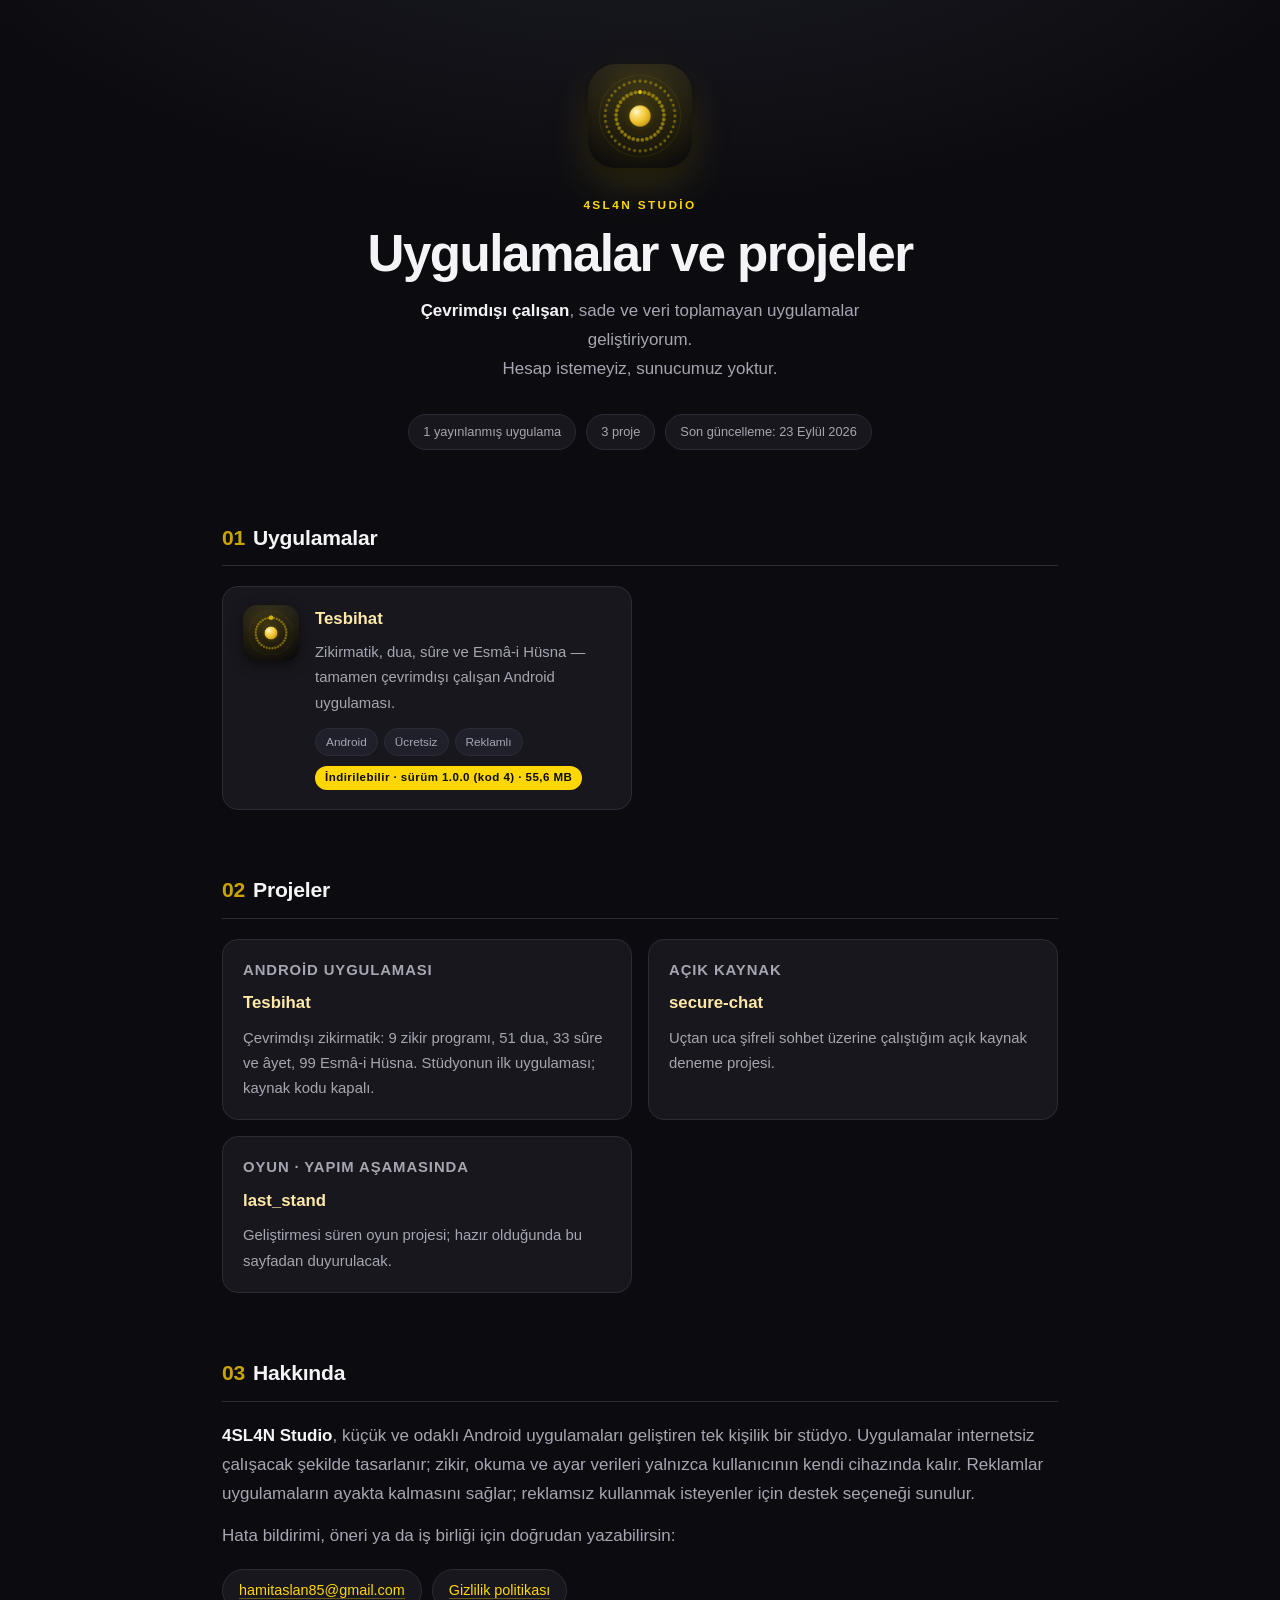
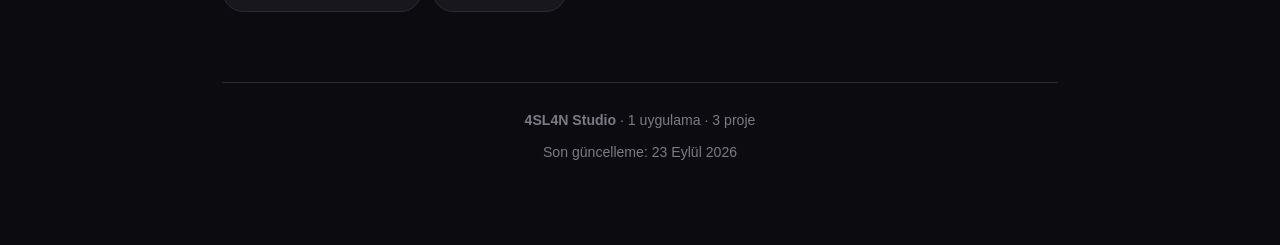
==== commit 8aad989f: "Site güncellendi: vitrin + 1 uygulama sayfası (2026-09-23)" ====
--- a/index.html
+++ b/index.html
@@ -29,10 +29,6 @@
 <meta name="twitter:description" content="Çevrimdışı çalışan, sade ve veri toplamayan Android uygulamaları.">
 <meta name="twitter:image" content="https://hamit4sl4n.github.io/gorseller/studio-kapak.jpg">
 <!-- site-turu: hub -->
-` blokları yayında SİLİNİR (iç yollar ve araç adları
-  herkese açık olmasın). Sayfa bağımsız olmalıdır: dışarıdan betik/stil/yazı
-  tipi istemez; yayın denetimi bunu zorlar.
--->
 <style>
   :root{
     --altin:#FFD700; --altin-koyu:#C9A400; --altin-yumusak:#FFE9A8;
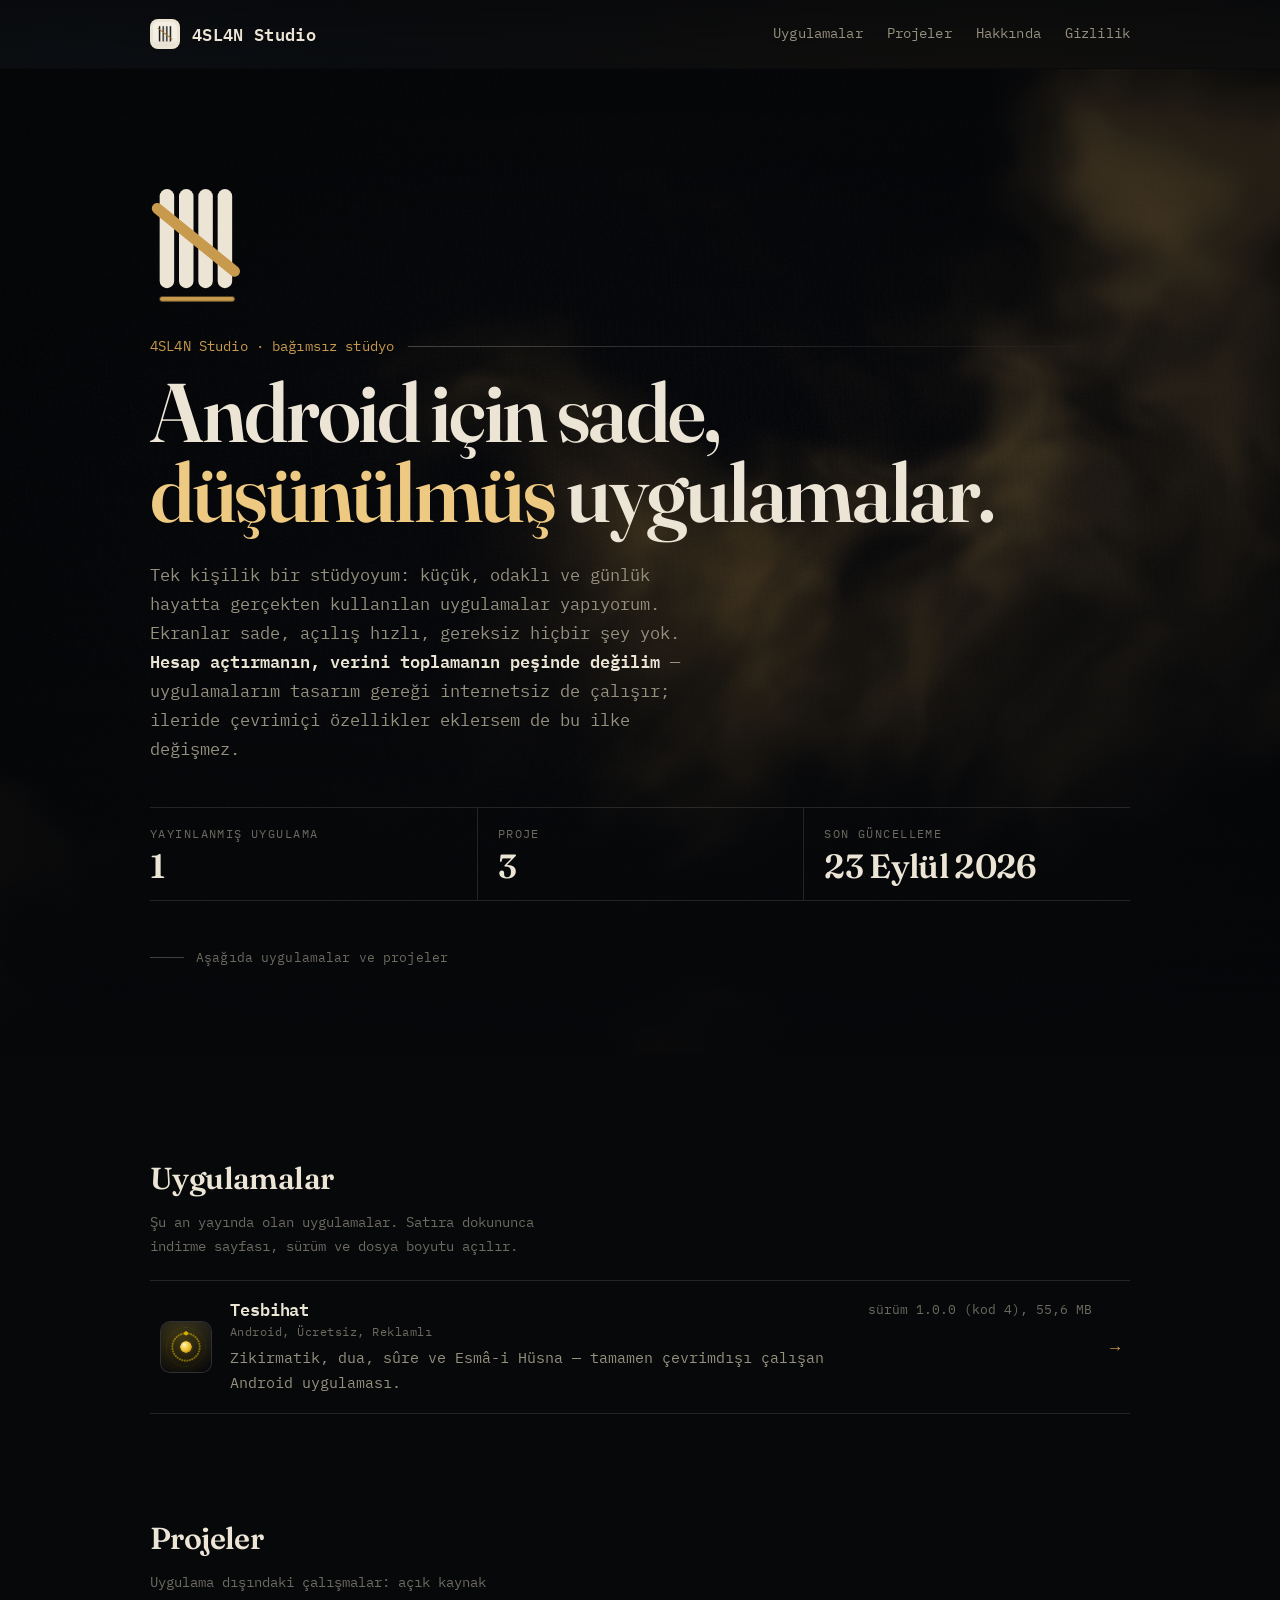
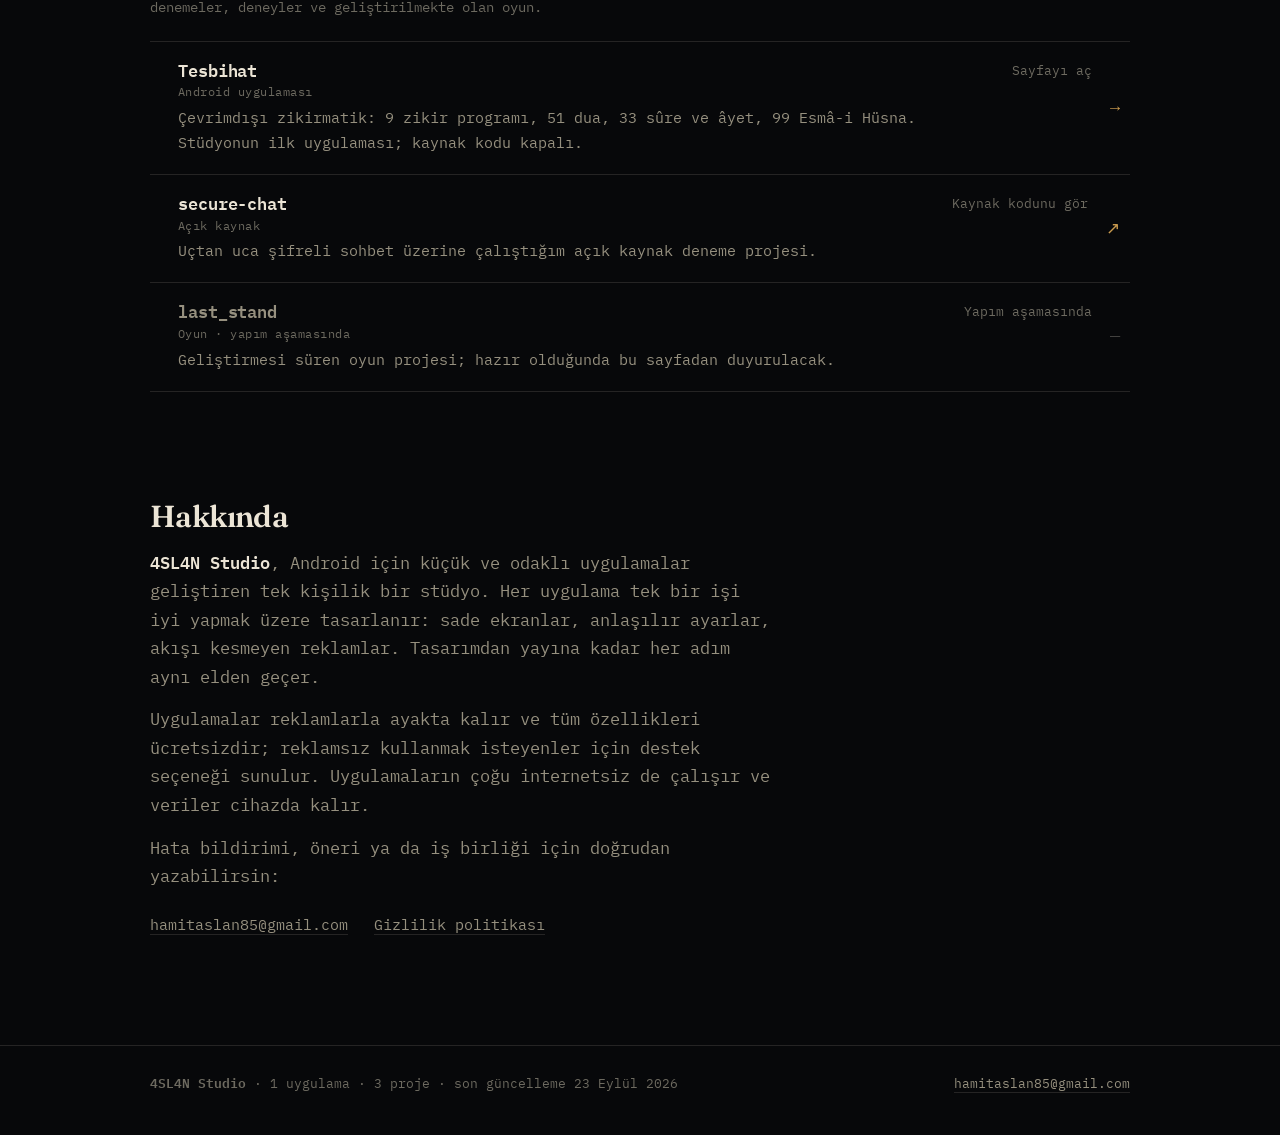
==== commit 33eb6d2e: "Site güncellendi: vitrin + 1 uygulama sayfası (2026-09-23)" ====
--- a/index.html
+++ b/index.html
@@ -4,11 +4,11 @@
 <meta charset="utf-8">
 <meta name="viewport" content="width=device-width, initial-scale=1">
 <title>4SL4N Studio — uygulamalar ve projeler</title>
-<meta name="description" content="4SL4N Studio: çevrimdışı çalışan, sade ve veri toplamayan Android uygulamaları. Tesbihat zikirmatik ve diğer çalışmalar.">
-<meta name="theme-color" content="#0C0C10">
+<meta name="description" content="4SL4N Studio: Android için sade ve düşünülmüş uygulamalar. Zikirmatik, okuma ve günlük hayat araçları — hızlı açılır, hesap istemez, verin cihazında kalır.">
+<meta name="theme-color" content="#07080A">
 <meta name="robots" content="index, follow">
 <meta name="author" content="4SL4N Studio">
-<meta name="keywords" content="4SL4N Studio, android uygulamaları, tesbihat, zikirmatik, uygulama geliştirici, çevrimdışı uygulama">
+<meta name="keywords" content="4SL4N Studio, android uygulamaları, uygulama geliştirici, bağımsız stüdyo, sade uygulama, tesbihat, zikirmatik, okuma uygulaması">
 <link rel="canonical" href="https://hamit4sl4n.github.io/">
 <link rel="sitemap" type="application/xml" href="https://hamit4sl4n.github.io/sitemap.xml">
 <link rel="icon" type="image/png" href="gorseller/studio-simge-48.png">
@@ -17,131 +17,23 @@
 <meta property="og:site_name" content="4SL4N Studio">
 <meta property="og:locale" content="tr_TR">
 <meta property="og:title" content="4SL4N Studio — uygulamalar ve projeler">
-<meta property="og:description" content="Çevrimdışı çalışan, sade ve veri toplamayan Android uygulamaları.">
+<meta property="og:description" content="Android için sade ve düşünülmüş uygulamalar: küçük, hızlı ve günlük hayata karışan araçlar.">
 <meta property="og:url" content="https://hamit4sl4n.github.io/">
 <meta property="og:image" content="https://hamit4sl4n.github.io/gorseller/studio-kapak.jpg">
 <meta property="og:image:width" content="1024">
 <meta property="og:image:height" content="500">
-<meta property="og:image:alt" content="4SL4N Studio kapak görseli: altın misbaha monogramı">
+<meta property="og:image:alt" content="4SL4N Studio işareti: dört çizik ve çapraz vuruş">
 <meta property="og:image:type" content="image/jpeg">
 <meta name="twitter:card" content="summary_large_image">
 <meta name="twitter:title" content="4SL4N Studio — uygulamalar ve projeler">
-<meta name="twitter:description" content="Çevrimdışı çalışan, sade ve veri toplamayan Android uygulamaları.">
+<meta name="twitter:description" content="Android için sade ve düşünülmüş uygulamalar: küçük, hızlı ve günlük hayata karışan araçlar.">
 <meta name="twitter:image" content="https://hamit4sl4n.github.io/gorseller/studio-kapak.jpg">
-<!-- site-turu: hub -->
-<style>
-  :root{
-    --altin:#FFD700; --altin-koyu:#C9A400; --altin-yumusak:#FFE9A8;
-    --zemin:#0C0C10; --yuzey:#17171D; --yuzey-acik:#20202A;
-    --kenarlik:#2C2C36; --metin:#F4F4F7; --solgun:#A6A6B2; --silik:#7A7A86;
-    --yesil:#4ADE80;
-  }
-  *{box-sizing:border-box}
-  html{-webkit-text-size-adjust:100%; scroll-behavior:smooth}
-  body{
-    margin:0; padding:0;
-    background:var(--zemin);
-    background-image:radial-gradient(1100px 560px at 50% -10%, #1E1E28 0%, rgba(12,12,16,0) 70%);
-    color:var(--metin);
-    font-family:-apple-system,BlinkMacSystemFont,"Segoe UI",Roboto,"Helvetica Neue",Arial,"Noto Sans",sans-serif;
-    font-size:17px; line-height:1.7;
-    -webkit-font-smoothing:antialiased;
-  }
-  .kap{max-width:880px;margin:0 auto;padding:0 22px 72px}
-  a{color:var(--altin);text-decoration:none;border-bottom:1px solid rgba(255,215,0,.32)}
-  a:hover{border-bottom-color:var(--altin)}
-  /* --- Vitrin ------------------------------------------------------------- */
-  header.vitrin{text-align:center;padding:64px 0 8px}
-  .monogram{
-    width:104px;height:104px;border-radius:28px;display:block;margin:0 auto 22px;
-    box-shadow:0 16px 44px rgba(255,215,0,.14), 0 2px 10px rgba(0,0,0,.5);
-  }
-  .amblem{
-    display:inline-block;font-size:.74rem;letter-spacing:.2em;text-transform:uppercase;
-    color:var(--altin);font-weight:700;margin:0 0 12px;
-  }
-  h1{
-    font-size:clamp(2.2rem,8vw,3.2rem);line-height:1.06;margin:0 0 16px;
-    font-weight:750;letter-spacing:-.03em;
-  }
-  .slogan{color:var(--solgun);font-size:1.06rem;margin:0 auto;max-width:32em}
-  .slogan strong{color:var(--metin)}
-  .sayilar{
-    list-style:none;display:flex;flex-wrap:wrap;gap:10px;justify-content:center;
-    padding:0;margin:30px 0 0;
-  }
-  .sayilar li{
-    font-size:.8rem;color:var(--solgun);padding:6px 14px;border-radius:999px;
-    background:var(--yuzey);border:1px solid var(--kenarlik);
-  }
-  /* --- Bölümler ----------------------------------------------------------- */
-  section{margin-top:62px}
-  h2{
-    font-size:1.32rem;margin:0 0 20px;padding-bottom:10px;font-weight:650;
-    border-bottom:1px solid var(--kenarlik);letter-spacing:-.01em;
-  }
-  h2 span{color:var(--altin-koyu);font-weight:700;margin-right:8px}
-  /* --- Kartlar ------------------------------------------------------------ */
-  .kartlar{display:grid;grid-template-columns:repeat(auto-fill,minmax(300px,1fr));gap:16px}
-  .kart{
-    display:flex;gap:16px;align-items:flex-start;
-    background:var(--yuzey);border:1px solid var(--kenarlik);border-radius:16px;
-    padding:18px 20px;transition:transform .12s ease, border-color .12s ease;
-  }
-  a.kart{border-bottom:1px solid var(--kenarlik)}
-  a.kart:hover{transform:translateY(-2px);border-color:rgba(255,215,0,.45)}
-  .kart h3{margin:0 0 6px;font-size:1.05rem;color:var(--altin-yumusak);font-weight:650}
-  .kart p{margin:0;font-size:.93rem;color:var(--solgun)}
-  .kart .simge{
-    width:56px;height:56px;border-radius:14px;flex:0 0 auto;
-    box-shadow:0 4px 14px rgba(0,0,0,.45);
-  }
-  .etiketler{list-style:none;display:flex;flex-wrap:wrap;gap:6px;padding:0;margin:12px 0 0}
-  .etiketler li{
-    font-size:.74rem;color:var(--solgun);padding:3px 10px;border-radius:999px;
-    background:var(--yuzey-acik);border:1px solid var(--kenarlik);
-  }
-  .rozet{
-    display:inline-block;font-size:.72rem;font-weight:700;letter-spacing:.04em;
-    color:var(--zemin);background:var(--altin);border-radius:999px;
-    padding:2px 10px;margin:10px 0 0;
-  }
-  .kart.soluk{opacity:.62}
-  .kart.soluk h3{color:var(--metin)}
-  .kart.proje{flex-direction:column;gap:0}
-  .proje-etiket{
-    font-size:.74rem;letter-spacing:.06em;text-transform:uppercase;
-    color:var(--altin-koyu);font-weight:700;
-  }
-  .kart.proje h3{margin:6px 0 8px}
-  /* --- Hakkında ----------------------------------------------------------- */
-  .hakkinda p{color:var(--solgun);margin:0 0 14px}
-  .hakkinda p strong{color:var(--metin)}
-  .baglantilar{list-style:none;display:flex;flex-wrap:wrap;gap:10px;padding:0;margin:18px 0 0}
-  .baglantilar li{
-    font-size:.9rem;padding:8px 16px;border-radius:999px;
-    background:var(--yuzey);border:1px solid var(--kenarlik);
-  }
-  /* --- Alt bilgi ---------------------------------------------------------- */
-  footer{
-    margin-top:70px;padding-top:26px;border-top:1px solid var(--kenarlik);
-    color:var(--silik);font-size:.88rem;text-align:center;
-  }
-  footer p{margin:0 0 8px}
-  footer a{color:var(--solgun)}
-  @media (max-width:640px){
-    body{font-size:16px}
-    .kap{padding-left:18px;padding-right:18px}
-    header.vitrin{padding-top:44px}
-    section{margin-top:48px}
-    .kartlar{grid-template-columns:1fr}
-  }
-  @media print{
-    body{background:#fff;color:#000}
-    .sayilar,.kartlar{display:none}
-    .kart{border-color:#999;background:#fff}
-  }
-</style>
+<link rel="stylesheet" href="varliklar/yazitipleri.css">
+<link rel="stylesheet" href="varliklar/kimlik.css">
+<!-- Yazı tipleri yerelden gelir; tarayıcı CSS'i ayrıştırırken ikisini önden
+     ister, böylece başlık sistem yazı tipiyle "zıplayarak" görünmez. -->
+<link rel="preload" as="font" type="font/woff2" crossorigin href="varliklar/fraunces-300-900-latin.woff2">
+<link rel="preload" as="font" type="font/woff2" crossorigin href="varliklar/fraunces-300-900-latin-ext.woff2">
 <script type="application/ld+json">
 {
   "@context": "https://schema.org",
@@ -149,7 +41,8 @@
   "name": "4SL4N Studio",
   "url": "https://hamit4sl4n.github.io/",
   "inLanguage": "tr",
-  "description": "Çevrimdışı çalışan, sade ve veri toplamayan Android uygulamaları.",
+  "dateModified": "2026-09-23",
+  "description": "Android için sade ve düşünülmüş uygulamalar: zikirmatik, okuma ve günlük hayat araçları.",
   "publisher": {
     "@type": "Organization",
     "name": "4SL4N Studio",
@@ -158,80 +51,138 @@
   "hasPart": [{"@type":"SoftwareApplication","name":"Tesbihat","operatingSystem":"Android","applicationCategory":"LifestyleApplication","url":"https://hamit4sl4n.github.io/tesbihat/","offers":{"@type":"Offer","price":"0","priceCurrency":"TRY"}}]
 }
 </script>
+<script type="module" src="varliklar/murekkep.js"></script>
 </head>
 <body>
-<div class="kap">
-  <header class="vitrin">
-    <img class="monogram" src="gorseller/studio-simge.png" width="104" height="104"
-         alt="4SL4N Studio monogramı: koyu zemin üzerinde altın misbaha halkası">
-    <p class="amblem">4SL4N Studio</p>
-    <h1>Uygulamalar ve projeler</h1>
-    <p class="slogan">
-      <strong>Çevrimdışı çalışan</strong>, sade ve veri toplamayan uygulamalar
-      geliştiriyorum.<br>Hesap istemeyiz, sunucumuz yoktur.
-    </p>
-    <ul class="sayilar">
-      <li>1 yayınlanmış uygulama</li>
-      <li>3 proje</li>
-      <li>Son güncelleme: 23 Eylül 2026</li>
-    </ul>
-  </header>
-  <section id="uygulamalar">
-    <h2><span>01</span>Uygulamalar</h2>
-    <div class="kartlar">
-            <a class="kart" href="tesbihat/">
-        <img class="simge" src="tesbihat/gorseller/simge-192.png" width="56" height="56" loading="lazy" alt="Tesbihat simgesi">
+<header class="ustbar">
+  <div class="ortak ustbar-ic">
+    <a class="marka" href="https://hamit4sl4n.github.io/">
+      <img src="gorseller/studio-simge.png" width="30" height="30" alt="">
+      <span>4SL4N Studio</span>
+    </a>
+    <nav class="ustbar-baglantilar" aria-label="Bölümler">
+      <a href="#uygulamalar">Uygulamalar</a>
+      <a href="#projeler">Projeler</a>
+      <a href="#hakkinda">Hakkında</a>
+      <a href="https://hamit4sl4n.github.io/gizlilik/">Gizlilik</a>
+    </nav>
+  </div>
+</header>
+<main>
+  <!-- Kahraman: tam ekran mürekkep alanı. Tuval dekor değil — stüdyonun işi
+       saymak, alan da sayfaya akan mürekkep gibi davranır ve imlece tepki
+       verir. WebGL yoksa tuval gizlenir, CSS yıkaması devralır. -->
+  <section class="kahraman">
+    <canvas class="murekkep" aria-hidden="true"></canvas>
+    <div class="ortak kahraman-ic">
+      <!-- İşaret sayfa dışından istek istemez: çizim yerinde (satır içi SVG).
+           Çizikler sırayla çizilir, çapraz vuruş en son vurulur, altına
+           cetvel çizgisi oturur. -->
+      <svg class="isaret" width="96" height="108" viewBox="0 0 96 108"
+           role="img" aria-label="4SL4N Studio işareti: dört çizik ve çapraz vuruş">
+        <line class="cizik" x1="14" y1="16" x2="14" y2="86" style="--boy:70"></line>
+        <line class="cizik" x1="30" y1="16" x2="30" y2="86" style="--boy:70"></line>
+        <line class="cizik" x1="46" y1="16" x2="46" y2="86" style="--boy:70"></line>
+        <line class="cizik" x1="62" y1="16" x2="62" y2="86" style="--boy:70"></line>
+        <line class="capraz" x1="6" y1="26" x2="70" y2="78" style="--boy:84"></line>
+        <rect class="cetvel" x="8" y="99" width="62" height="4" rx="2"></rect>
+      </svg>
+      <p class="amblem-satir">4SL4N Studio · bağımsız stüdyo</p>
+      <h1 class="buyuk">Android için sade, <em>düşünülmüş</em> uygulamalar.</h1>
+      <p class="giris">
+        Tek kişilik bir stüdyoyum: küçük, odaklı ve günlük hayatta gerçekten
+        kullanılan uygulamalar yapıyorum. Ekranlar sade, açılış hızlı,
+        gereksiz hiçbir şey yok.
+        <strong>Hesap açtırmanın, verini toplamanın peşinde değilim</strong> —
+        uygulamalarım tasarım gereği internetsiz de çalışır; ileride çevrimiçi
+        özellikler eklersem de bu ilke değişmez.
+      </p>
+      <dl class="ozet">
         <div>
-          <h3>Tesbihat</h3>
-          <p>Zikirmatik, dua, sûre ve Esmâ-i Hüsna — tamamen çevrimdışı çalışan Android uygulaması.</p>
-          <ul class="etiketler"><li>Android</li><li>Ücretsiz</li><li>Reklamlı</li></ul>
-          <span class="rozet">İndirilebilir · sürüm 1.0.0 (kod 4) · 55,6 MB</span>
+          <dt>Yayınlanmış uygulama</dt>
+          <dd data-sayi="1">1</dd>
         </div>
-      </a>
+        <div>
+          <dt>Proje</dt>
+          <dd data-sayi="3">3</dd>
+        </div>
+        <div>
+          <dt>Son güncelleme</dt>
+          <dd>23 Eylül 2026</dd>
+        </div>
+      </dl>
+      <p class="kaydir-isaret">Aşağıda uygulamalar ve projeler</p>
     </div>
   </section>
-  <section id="projeler">
-    <h2><span>02</span>Projeler</h2>
-    <div class="kartlar">
-            <a class="kart proje" href="tesbihat/" rel="noopener">
-        <p class="proje-etiket">Android uygulaması</p>
-        <h3>Tesbihat</h3>
-        <p>Çevrimdışı zikirmatik: 9 zikir programı, 51 dua, 33 sûre ve âyet, 99 Esmâ-i Hüsna. Stüdyonun ilk uygulaması; kaynak kodu kapalı.</p>
+  <div class="ortak">
+    <section class="bolum belir" id="uygulamalar">
+      <h2>Uygulamalar</h2>
+      <p class="ipucu">Şu an yayında olan uygulamalar. Satıra dokununca indirme
+        sayfası, sürüm ve dosya boyutu açılır.</p>
+      <div class="kayitlar">
+              <a class="kayit" href="tesbihat/" style="--s:0">
+        <img class="kayit-simge" src="tesbihat/gorseller/simge-192.png" width="44" height="44" loading="lazy" alt="">
+        <span class="kayit-ad">Tesbihat<span class="kayit-tur">Android, Ücretsiz, Reklamlı</span></span>
+        <span class="kayit-not">Zikirmatik, dua, sûre ve Esmâ-i Hüsna — tamamen çevrimdışı çalışan Android uygulaması.</span>
+        <span class="kayit-olcu">sürüm 1.0.0 (kod 4), 55,6 MB</span>
+        <span class="kayit-ok" aria-hidden="true">→</span>
       </a>
-      <a class="kart proje" href="https://github.com/hamit4sl4n/secure-chat" rel="noopener">
-        <p class="proje-etiket">Açık kaynak</p>
-        <h3>secure-chat</h3>
-        <p>Uçtan uca şifreli sohbet üzerine çalıştığım açık kaynak deneme projesi.</p>
+      </div>
+    </section>
+    <section class="bolum belir" id="projeler">
+      <h2>Projeler</h2>
+      <p class="ipucu">Uygulama dışındaki çalışmalar: açık kaynak denemeler,
+        deneyler ve geliştirilmekte olan oyun.</p>
+      <div class="kayitlar">
+              <a class="kayit" href="tesbihat/" rel="noopener" style="--s:0">
+        <span class="kayit-ad">Tesbihat<span class="kayit-tur">Android uygulaması</span></span>
+        <span class="kayit-not">Çevrimdışı zikirmatik: 9 zikir programı, 51 dua, 33 sûre ve âyet, 99 Esmâ-i Hüsna. Stüdyonun ilk uygulaması; kaynak kodu kapalı.</span>
+        <span class="kayit-olcu">Sayfayı aç</span>
+        <span class="kayit-ok" aria-hidden="true">→</span>
       </a>
-      <div class="kart proje">
-        <p class="proje-etiket">Oyun · yapım aşamasında</p>
-        <h3>last_stand</h3>
-        <p>Geliştirmesi süren oyun projesi; hazır olduğunda bu sayfadan duyurulacak.</p>
+      <a class="kayit" href="https://github.com/hamit4sl4n/secure-chat" rel="noopener" style="--s:1">
+        <span class="kayit-ad">secure-chat<span class="kayit-tur">Açık kaynak</span></span>
+        <span class="kayit-not">Uçtan uca şifreli sohbet üzerine çalıştığım açık kaynak deneme projesi.</span>
+        <span class="kayit-olcu">Kaynak kodunu gör</span>
+        <span class="kayit-ok" aria-hidden="true">↗</span>
+      </a>
+      <div class="kayit kayit-beklemede" style="--s:2">
+        <span class="kayit-ad">last_stand<span class="kayit-tur">Oyun · yapım aşamasında</span></span>
+        <span class="kayit-not">Geliştirmesi süren oyun projesi; hazır olduğunda bu sayfadan duyurulacak.</span>
+        <span class="kayit-olcu">Yapım aşamasında</span>
+        <span class="kayit-ok" aria-hidden="true">—</span>
       </div>
-    </div>
-  </section>
-  <section id="hakkinda" class="hakkinda">
-    <h2><span>03</span>Hakkında</h2>
+      </div>
+    </section>
+    <section class="bolum belir hakkinda" id="hakkinda">
+      <h2>Hakkında</h2>
+      <p>
+        <strong>4SL4N Studio</strong>, Android için küçük ve odaklı
+        uygulamalar geliştiren tek kişilik bir stüdyo. Her uygulama tek bir işi
+        iyi yapmak üzere tasarlanır: sade ekranlar, anlaşılır ayarlar, akışı
+        kesmeyen reklamlar. Tasarımdan yayına kadar her adım aynı elden geçer.
+      </p>
+      <p>
+        Uygulamalar reklamlarla ayakta kalır ve tüm özellikleri ücretsizdir;
+        reklamsız kullanmak isteyenler için destek seçeneği sunulur.
+        Uygulamaların çoğu internetsiz de çalışır ve veriler cihazda kalır.
+      </p>
+      <p>Hata bildirimi, öneri ya da iş birliği için doğrudan yazabilirsin:</p>
+      <ul class="baglantilar">
+        <li><a href="mailto:hamitaslan85@gmail.com">hamitaslan85@gmail.com</a></li>
+        <li><a href="https://hamit4sl4n.github.io/gizlilik/">Gizlilik politikası</a></li>
+      </ul>
+    </section>
+  </div>
+</main>
+<footer>
+  <div class="ortak alt-izgara">
     <p>
-      <strong>4SL4N Studio</strong>, küçük ve odaklı Android uygulamaları
-      geliştiren tek kişilik bir stüdyo. Uygulamalar internetsiz çalışacak
-      şekilde tasarlanır; zikir, okuma ve ayar verileri yalnızca kullanıcının
-      kendi cihazında kalır. Reklamlar uygulamaların ayakta kalmasını sağlar;
-      reklamsız kullanmak isteyenler için destek seçeneği sunulur.
+      <strong>4SL4N Studio</strong> · 1 uygulama ·
+      3 proje · son güncelleme 23 Eylül 2026
     </p>
-    <p>
-      Hata bildirimi, öneri ya da iş birliği için doğrudan yazabilirsin:
-    </p>
-    <ul class="baglantilar">
-      <li><a href="mailto:hamitaslan85@gmail.com">hamitaslan85@gmail.com</a></li>
-      <li><a href="https://hamit4sl4n.github.io/gizlilik/">Gizlilik politikası</a></li>
-    </ul>
-  </section>
-  <footer>
-    <p><strong>4SL4N Studio</strong> · 1 uygulama ·
-       3 proje</p>
-    <p>Son güncelleme: 23 Eylül 2026</p>
-  </footer>
-</div>
+    <p><a href="mailto:hamitaslan85@gmail.com">hamitaslan85@gmail.com</a></p>
+  </div>
+</footer>
 </body>
 </html>
--- a/varliklar/yazitipleri.css
+++ b/varliklar/yazitipleri.css
@@ -0,0 +1,12 @@
+/* 4SL4N Studio — kendi barındırılan yazı tipleri.
+   Bu dosya `scripts/yazitipi_indir.sh` tarafından ÜRETİLİR; elle düzenleme,
+   bir sonraki indirmede üzerine yazılır. Adresler yereldir: sayfa hiçbir dış
+   alan adına bağlanmaz (yayın kapısı bunu denetler).
+   Yazı tipleri SIL Open Font License 1.1 altındadır; lisans metni
+   yazitipi-lisans.txt içindedir. */
+@font-face{font-family:'IBM Plex Mono';font-style:normal;font-weight:400;font-display:swap;src:url(plex-mono-400-latin-ext.woff2) format('woff2');unicode-range:U+0100-02BA, U+02BD-02C5, U+02C7-02CC, U+02CE-02D7, U+02DD-02FF, U+0304, U+0308, U+0329, U+1D00-1DBF, U+1E00-1E9F, U+1EF2-1EFF, U+2020, U+20A0-20AB, U+20AD-20C0, U+2113, U+2C60-2C7F, U+A720-A7FF;}
+@font-face{font-family:'IBM Plex Mono';font-style:normal;font-weight:400;font-display:swap;src:url(plex-mono-400-latin.woff2) format('woff2');unicode-range:U+0000-00FF, U+0131, U+0152-0153, U+02BB-02BC, U+02C6, U+02DA, U+02DC, U+0304, U+0308, U+0329, U+2000-206F, U+20AC, U+2122, U+2191, U+2193, U+2212, U+2215, U+FEFF, U+FFFD;}
+@font-face{font-family:'IBM Plex Mono';font-style:normal;font-weight:600;font-display:swap;src:url(plex-mono-600-latin-ext.woff2) format('woff2');unicode-range:U+0100-02BA, U+02BD-02C5, U+02C7-02CC, U+02CE-02D7, U+02DD-02FF, U+0304, U+0308, U+0329, U+1D00-1DBF, U+1E00-1E9F, U+1EF2-1EFF, U+2020, U+20A0-20AB, U+20AD-20C0, U+2113, U+2C60-2C7F, U+A720-A7FF;}
+@font-face{font-family:'IBM Plex Mono';font-style:normal;font-weight:600;font-display:swap;src:url(plex-mono-600-latin.woff2) format('woff2');unicode-range:U+0000-00FF, U+0131, U+0152-0153, U+02BB-02BC, U+02C6, U+02DA, U+02DC, U+0304, U+0308, U+0329, U+2000-206F, U+20AC, U+2122, U+2191, U+2193, U+2212, U+2215, U+FEFF, U+FFFD;}
+@font-face{font-family:'Fraunces';font-style:normal;font-weight:300 900;font-display:swap;src:url(fraunces-300-900-latin-ext.woff2) format('woff2');unicode-range:U+0100-02BA, U+02BD-02C5, U+02C7-02CC, U+02CE-02D7, U+02DD-02FF, U+0304, U+0308, U+0329, U+1D00-1DBF, U+1E00-1E9F, U+1EF2-1EFF, U+2020, U+20A0-20AB, U+20AD-20C0, U+2113, U+2C60-2C7F, U+A720-A7FF;}
+@font-face{font-family:'Fraunces';font-style:normal;font-weight:300 900;font-display:swap;src:url(fraunces-300-900-latin.woff2) format('woff2');unicode-range:U+0000-00FF, U+0131, U+0152-0153, U+02BB-02BC, U+02C6, U+02DA, U+02DC, U+0304, U+0308, U+0329, U+2000-206F, U+20AC, U+2122, U+2191, U+2193, U+2212, U+2215, U+FEFF, U+FFFD;}
--- a/varliklar/kimlik.css
+++ b/varliklar/kimlik.css
@@ -0,0 +1,623 @@
+/* ============================================================================
+   4SL4N Studio — paylaşılan kimlik katmanı
+   ----------------------------------------------------------------------------
+   Bu dosya **iki sayfanın ortak dilidir**: stüdyo vitrini (kök) ve her
+   uygulamanın indirme sayfası (alt dizin). İkisi de buradan beslenir ki
+   vitrinden bir uygulamaya geçen ziyaretçi farklı bir siteye düşmesin.
+
+   Kimlik: "Mürekkep Defteri". Zemin gece mürekkebi, yazı kâğıt beyazı, vurgu
+   pirinç. Tipografi iki aileye ayrılır ve rolleri karışmaz:
+     · Fraunces  → yalnızca büyük cümleler (bir sayfada 3-4 kez görünür)
+     · IBM Plex Mono → geri kalan her şey (kayıt defteri dili)
+   Sayılar `tabular-nums`: sürüm/boyut/tarih sütunları hizasız durmasın.
+
+   Yerleşim dili kart değil **kayıt satırı**: gölge yok, tekrar eden yuvarlak
+   kutu yok, her şey ince çizgi ve hizayla ayrılır. Süs yok; hareket yalnızca
+   bilgi verdiğinde var (mürekkep alanı, satırın yerine oturması, sayaç).
+
+   Renkler ve ölçüler tek yerde: aşağıdaki :root bloğu. Yeni bir bileşen
+   yazarken ham renk kullanma, değişken kullan.
+   ========================================================================== */
+
+/* Yazı tipi tanımları (@font-face) burada DEĞİL, `yazitipleri.css` içinde:
+   o dosya `scripts/yazitipi_indir.sh` tarafından indirilen dosyalardan üretilir
+   ve alt küme (unicode-range) bilgisiyle birlikte gelir. İki yerde tanımlamak
+   çift indirmeye ve sessiz tutarsızlığa yol açardı. HTML iki dosyayı da
+   sırayla bağlar: önce yazitipleri.css, sonra kimlik.css. */
+
+:root {
+  /* Renkler */
+  --gece: #07080a;
+  --gece-ust: #0d0f13;
+  --gece-kutu: #12151a;
+  --kenar: rgba(237, 230, 215, .13);
+  --kenar-kuvvetli: rgba(237, 230, 215, .26);
+  --kagit: #ece5d6;
+  --kagit-soluk: #96907f;
+  --kagit-silik: #6d6a60;
+  --pirinc: #c89a4e;
+  --pirinc-parlak: #eec982;
+  --iyi: #7fb069;
+
+  /* Ölçü */
+  --olcu: 1060px;
+  --bosluk: clamp(20px, 5vw, 40px);
+  --yuvarlak: 14px;
+  --yuvarlak-kucuk: 10px;
+
+  /* Yazı tipleri: ikisi de yerelden gelir (bkz. yazitipleri.css) */
+  --yazi: 'IBM Plex Mono', ui-monospace, SFMono-Regular, Menlo, Consolas, monospace;
+  --yazi-baslik: 'Fraunces', 'Iowan Old Style', Georgia, 'Times New Roman', serif;
+
+  /* Hareket: tek yerde tanımlı, `prefers-reduced-motion` hepsini kapatır */
+  --yumusak: cubic-bezier(.2, .7, .2, 1);
+  --hizli: .18s;
+}
+
+*, *::before, *::after { box-sizing: border-box; }
+
+html {
+  -webkit-text-size-adjust: 100%;
+  scroll-behavior: smooth;
+  color-scheme: dark;
+  /* Sabit üst çubuk bağlantı hedeflerinin üstüne binmesin */
+  scroll-padding-top: 92px;
+}
+
+body {
+  margin: 0;
+  background: var(--gece);
+  color: var(--kagit);
+  font-family: var(--yazi);
+  font-size: clamp(15.5px, .55vw + 14.6px, 17px);
+  line-height: 1.68;
+  -webkit-font-smoothing: antialiased;
+  text-rendering: optimizeLegibility;
+  overflow-x: hidden;
+}
+
+/* Kâğıt hissi: iki yumuşak ışık + çok hafif yatay defter çizgileri.
+   Görsel dosyası yok; hepsi iki gradient'te. Sabit (fixed) olduğu için
+   kaydırırken doku "kâğıt" gibi durur, sayfayla kaymaz. */
+body::before {
+  content: '';
+  position: fixed;
+  inset: 0;
+  z-index: -2;
+  pointer-events: none;
+  background:
+    radial-gradient(1200px 620px at 78% -12%, rgba(200, 154, 78, .16), transparent 62%),
+    radial-gradient(900px 520px at 6% 4%, rgba(120, 150, 160, .09), transparent 60%),
+    linear-gradient(180deg, #0a0c10 0%, #07080a 45%, #06070a 100%);
+}
+body::after {
+  content: '';
+  position: fixed;
+  inset: 0;
+  z-index: -1;
+  pointer-events: none;
+  opacity: .5;
+  background-image: repeating-linear-gradient(
+    180deg,
+    rgba(237, 230, 215, .045) 0 1px,
+    transparent 1px 34px
+  );
+  /* Kenarlarda eriyen defter çizgileri. Safari hâlâ ön ekli sürümü istiyor. */
+  -webkit-mask-image: linear-gradient(180deg, transparent, #000 18%, #000 78%, transparent);
+  mask-image: linear-gradient(180deg, transparent, #000 18%, #000 78%, transparent);
+}
+
+::selection { background: var(--pirinc); color: #16130a; }
+
+a {
+  color: var(--kagit);
+  text-decoration: none;
+  border-bottom: 1px solid var(--kenar-kuvvetli);
+  transition: border-color var(--hizli), color var(--hizli);
+}
+a:hover { color: var(--pirinc-parlak); border-bottom-color: var(--pirinc); }
+
+:focus-visible {
+  outline: 2px solid var(--pirinc-parlak);
+  outline-offset: 3px;
+  border-radius: 3px;
+}
+
+h1, h2, h3 { font-weight: 500; }
+
+/* Metin seçimi, sayı hizası, ölçü birimleri */
+.sayi, .kayit-olcu, .ozet dd, time { font-variant-numeric: tabular-nums; }
+
+.ortak {
+  width: 100%;
+  max-width: var(--olcu);
+  margin: 0 auto;
+  padding: 0 var(--bosluk);
+}
+
+/* --- Sabit üst çubuk ------------------------------------------------------ */
+.ustbar {
+  position: sticky;
+  top: 0;
+  z-index: 40;
+  -webkit-backdrop-filter: blur(14px) saturate(140%);
+  backdrop-filter: blur(14px) saturate(140%);
+  background: linear-gradient(180deg, rgba(7, 8, 10, .86), rgba(7, 8, 10, .55));
+  border-bottom: 1px solid transparent;
+  transition: border-color .3s ease, background-color .3s ease;
+}
+/* Kaydırınca çizgi belirir: sayfanın "nerede olduğunu" söyleyen tek işaret */
+.ustbar.kaydi { border-bottom-color: var(--kenar); }
+.ustbar-ic {
+  display: flex;
+  align-items: center;
+  gap: 14px;
+  min-height: 68px;
+}
+.marka {
+  display: flex;
+  align-items: center;
+  gap: 12px;
+  border: 0;
+  font-weight: 600;
+  letter-spacing: .02em;
+}
+.marka img, .marka svg {
+  width: 30px;
+  height: 30px;
+  display: block;
+  border-radius: 8px;
+  background: var(--kagit);
+  padding: 3px;
+}
+.marka span { white-space: nowrap; }
+.marka:hover { color: var(--pirinc-parlak); }
+.ustbar-baglantilar {
+  margin-left: auto;
+  display: flex;
+  align-items: center;
+  gap: clamp(12px, 2.4vw, 24px);
+  font-size: .86rem;
+  letter-spacing: .01em;
+}
+.ustbar-baglantilar a { border-bottom-color: transparent; color: var(--kagit-soluk); }
+.ustbar-baglantilar a:hover { color: var(--kagit); border-bottom-color: var(--kenar-kuvvetli); }
+
+/* --- Kahraman: mürekkep alanı --------------------------------------------- */
+.kahraman {
+  position: relative;
+  min-height: min(100svh, 900px);
+  display: flex;
+  align-items: center;
+  padding: clamp(64px, 12vh, 140px) 0 clamp(48px, 8vh, 96px);
+  overflow: hidden;
+  overflow: clip;
+}
+/* Tuvalin kendisi dekor değil: alanın üstünde metin okunur kalsın diye
+   üstüne mürekkep yönünde bir karartma serilir. */
+.murekkep {
+  position: absolute;
+  inset: 0;
+  width: 100%;
+  height: 100%;
+  display: block;
+  z-index: 0;
+  /* Tuvalin arkasında metin var: işaretçi olayları içeriğe geçmeli. */
+  pointer-events: none;
+}
+.kahraman::after {
+  content: '';
+  position: absolute;
+  inset: 0;
+  z-index: 1;
+  pointer-events: none;
+  background: linear-gradient(180deg, rgba(7, 8, 10, .55) 0%, rgba(7, 8, 10, .18) 38%, rgba(7, 8, 10, .92) 100%);
+}
+.kahraman-ic {
+  position: relative;
+  z-index: 2;
+  width: 100%;
+}
+/* WebGL yoksa ya da hareket kapalıysa: tuval gizlenir, yerini CSS mürekkep
+   yıkaması alır. Süs değil zorunluluk — aksi hâlde okuyucu boş siyah ekran
+   görürdü. */
+.murekkep-yok .murekkep { display: none; }
+.murekkep-yok .kahraman::after {
+  background:
+    radial-gradient(620px 380px at 22% 30%, rgba(200, 154, 78, .22), transparent 70%),
+    radial-gradient(520px 320px at 82% 62%, rgba(110, 140, 150, .16), transparent 72%),
+    linear-gradient(180deg, rgba(7, 8, 10, .35), rgba(7, 8, 10, .95));
+}
+
+.isaret { display: block; width: clamp(72px, 11vw, 116px); height: auto; margin-bottom: clamp(18px, 3vh, 30px); }
+.isaret .cizik {
+  stroke: var(--kagit);
+  stroke-width: 12;
+  stroke-linecap: round;
+  stroke-dasharray: var(--boy, 120);
+  stroke-dashoffset: var(--boy, 120);
+  animation: ciz .55s var(--yumusak) both;
+}
+.isaret .cizik:nth-child(1) { animation-delay: .05s; }
+.isaret .cizik:nth-child(2) { animation-delay: .12s; }
+.isaret .cizik:nth-child(3) { animation-delay: .19s; }
+.isaret .cizik:nth-child(4) { animation-delay: .26s; }
+.isaret .capraz {
+  stroke: var(--pirinc);
+  stroke-width: 9;
+  stroke-linecap: round;
+  stroke-dasharray: var(--boy, 160);
+  stroke-dashoffset: var(--boy, 160);
+  animation: ciz .5s var(--yumusak) .46s both;
+}
+.isaret .cetvel {
+  fill: var(--pirinc);
+  transform-box: fill-box;
+  transform-origin: left center;
+  animation: cetvel .45s var(--yumusak) .72s both;
+}
+@keyframes ciz { to { stroke-dashoffset: 0; } }
+@keyframes cetvel { from { transform: scaleX(0); } to { transform: scaleX(1); } }
+
+.amblem-satir {
+  display: flex;
+  align-items: center;
+  gap: 14px;
+  margin: 0 0 14px;
+  font-size: .86rem;
+  letter-spacing: .01em;
+  color: var(--pirinc);
+}
+.amblem-satir::after {
+  content: '';
+  height: 1px;
+  flex: 1;
+  background: linear-gradient(90deg, var(--kenar-kuvvetli), transparent);
+  transform-origin: left;
+  animation: cetvel .9s var(--yumusak) .35s both;
+}
+
+/* Büyük cümle: sayfada en fazla birkaç kez görünen tek sesli vurgu. */
+.buyuk {
+  font-family: var(--yazi-baslik);
+  font-size: clamp(2.5rem, 7.6vw, 5.2rem);
+  line-height: .97;
+  letter-spacing: -.028em;
+  font-weight: 600;
+  margin: 0 0 clamp(18px, 3vh, 28px);
+  max-width: 17ch;
+  text-wrap: balance;
+}
+.buyuk em {
+  font-style: normal;
+  color: var(--pirinc-parlak);
+}
+.giris {
+  color: var(--kagit-soluk);
+  font-size: clamp(.98rem, .3vw + .9rem, 1.08rem);
+  max-width: 56ch;
+  margin: 0;
+}
+.giris strong { color: var(--kagit); font-weight: 600; }
+
+/* Kaydırma işareti: aşağıda içerik olduğunu söyleyen tek ipucu */
+.kaydir-isaret {
+  margin-top: clamp(30px, 5vh, 54px);
+  display: flex;
+  align-items: center;
+  gap: 12px;
+  font-size: .84rem;
+  letter-spacing: .01em;
+  color: var(--kagit-silik);
+}
+.kaydir-isaret::before {
+  content: '';
+  width: 34px;
+  height: 1px;
+  background: var(--kenar-kuvvetli);
+  animation: nabiz 2.6s var(--yumusak) infinite;
+  transform-origin: left;
+}
+@keyframes nabiz {
+  0%, 100% { transform: scaleX(.4); opacity: .5; }
+  50% { transform: scaleX(1); opacity: 1; }
+}
+
+/* --- Özet sayaçları ------------------------------------------------------- */
+.ozet {
+  list-style: none;
+  display: flex;
+  flex-wrap: wrap;
+  gap: 0;
+  margin: clamp(28px, 5vh, 44px) 0 0;
+  padding: 0;
+  border-top: 1px solid var(--kenar);
+  border-bottom: 1px solid var(--kenar);
+}
+.ozet > div {
+  flex: 1 1 150px;
+  padding: 16px 20px 16px 0;
+  min-width: 0;
+}
+.ozet > div + div { border-left: 1px solid var(--kenar); padding-left: 20px; }
+.ozet dt {
+  font-size: .74rem;
+  letter-spacing: .12em;
+  text-transform: uppercase;
+  color: var(--kagit-silik);
+  margin: 0 0 6px;
+}
+.ozet dd {
+  margin: 0;
+  font-family: var(--yazi-baslik);
+  font-size: clamp(1.5rem, 3.4vw, 2.1rem);
+  font-weight: 600;
+  letter-spacing: -.02em;
+  line-height: 1;
+}
+
+/* --- Bölümler ------------------------------------------------------------- */
+.bolum { margin-top: clamp(60px, 11vh, 116px); }
+.bolum > h2 {
+  font-family: var(--yazi-baslik);
+  font-size: clamp(1.35rem, 2.6vw, 1.9rem);
+  letter-spacing: -.02em;
+  font-weight: 600;
+  margin: 0 0 6px;
+}
+.bolum > .ipucu {
+  color: var(--kagit-silik);
+  font-size: .9rem;
+  margin: 0 0 22px;
+  max-width: 52ch;
+}
+
+/* --- Kayıt satırı --------------------------------------------------------- */
+.kayitlar { border-top: 1px solid var(--kenar); }
+.kayit {
+  position: relative;
+  display: grid;
+  grid-template-columns: auto minmax(0, 1fr) auto auto;
+  align-items: center;
+  gap: 6px 18px;
+  padding: 18px 10px;
+  border-bottom: 1px solid var(--kenar);
+  isolation: isolate;
+}
+/* Satırın zemininde imleci izleyen çok hafif mürekkep lekesi (JS `--mx/--my`
+   yazar; JS yoksa görünmez, hiçbir şey bozulmaz). */
+a.kayit::before {
+  content: '';
+  position: absolute;
+  inset: 0;
+  z-index: -1;
+  opacity: 0;
+  background: radial-gradient(280px 160px at var(--mx, 50%) var(--my, 50%), rgba(200, 154, 78, .13), transparent 72%);
+  transition: opacity .25s ease;
+}
+a.kayit:hover::before, a.kayit:focus-visible::before { opacity: 1; }
+/* Soldan büyüyen pirinç çizgi: "bu satır açılabilir" bilgisini verir */
+a.kayit::after {
+  content: '';
+  position: absolute;
+  left: 0;
+  right: 0;
+  bottom: -1px;
+  height: 1px;
+  background: var(--pirinc);
+  transform: scaleX(0);
+  transform-origin: left;
+  transition: transform .32s var(--yumusak);
+}
+a.kayit:hover::after, a.kayit:focus-visible::after { transform: scaleX(1); }
+a.kayit { cursor: pointer; }
+
+.kayit-simge {
+  grid-column: 1;
+  grid-row: 1 / span 2;
+  width: 52px;
+  height: 52px;
+  border-radius: var(--yuvarlak-kucuk);
+  border: 1px solid var(--kenar);
+  background: var(--gece-kutu);
+  object-fit: cover;
+}
+.kayit-ad {
+  grid-column: 2;
+  grid-row: 1;
+  font-size: 1.06rem;
+  font-weight: 600;
+  letter-spacing: -.005em;
+  line-height: 1.28;
+}
+.kayit-tur {
+  display: block;
+  font-size: .78rem;
+  font-weight: 400;
+  letter-spacing: .04em;
+  color: var(--kagit-silik);
+  margin-top: 3px;
+}
+.kayit-not {
+  grid-column: 2;
+  grid-row: 2;
+  margin: 0;
+  color: var(--kagit-soluk);
+  font-size: .92rem;
+}
+.kayit-olcu {
+  grid-column: 3;
+  grid-row: 1;
+  align-self: start;
+  color: var(--kagit-silik);
+  font-size: .82rem;
+  white-space: nowrap;
+  text-align: right;
+}
+.kayit-ok {
+  grid-column: 4;
+  grid-row: 1 / span 2;
+  align-self: center;
+  color: var(--pirinc);
+  font-size: 1.05rem;
+  line-height: 1;
+  transition: transform .28s var(--yumusak);
+}
+a.kayit:hover .kayit-ok, a.kayit:focus-visible .kayit-ok { transform: translateX(5px); }
+
+/* Yayında olmayan kayıt: soluk ama okunur; üzerine gelince değişmez */
+.kayit-beklemede { color: var(--kagit-soluk); }
+.kayit-beklemede .kayit-ad { color: var(--kagit-soluk); }
+.kayit-beklemede .kayit-ok { color: var(--kenar-kuvvetli); }
+
+/* --- Düğmeler ------------------------------------------------------------- */
+.dugme {
+  display: inline-flex;
+  align-items: center;
+  gap: 12px;
+  border: 1px solid var(--pirinc);
+  background: linear-gradient(180deg, var(--pirinc-parlak), var(--pirinc));
+  color: #17130a;
+  font-family: var(--yazi);
+  font-weight: 600;
+  font-size: 1rem;
+  letter-spacing: .01em;
+  padding: 15px 30px;
+  border-radius: 999px;
+  box-shadow: 0 14px 40px rgba(200, 154, 78, .2);
+  transition: transform var(--hizli) ease, box-shadow var(--hizli) ease;
+}
+.dugme:hover {
+  color: #17130a;
+  border-color: var(--pirinc-parlak);
+  transform: translateY(-2px);
+  box-shadow: 0 20px 48px rgba(200, 154, 78, .3);
+}
+.dugme-sade {
+  background: transparent;
+  color: var(--kagit);
+  border-color: var(--kenar-kuvvetli);
+  box-shadow: none;
+}
+.dugme-sade:hover { color: var(--kagit); border-color: var(--pirinc); box-shadow: none; }
+
+/* --- Hakkında / bağlantılar / alt bilgi ----------------------------------- */
+.hakkinda p { color: var(--kagit-soluk); margin: 0 0 14px; max-width: 62ch; }
+.hakkinda strong { color: var(--kagit); }
+.baglantilar {
+  list-style: none;
+  display: flex;
+  flex-wrap: wrap;
+  gap: 12px 26px;
+  padding: 0;
+  margin: 22px 0 0;
+  font-size: .92rem;
+}
+.baglantilar a { color: var(--kagit-soluk); border-bottom-color: var(--kenar); }
+.baglantilar a:hover { color: var(--pirinc-parlak); border-bottom-color: var(--pirinc); }
+
+footer {
+  margin-top: clamp(64px, 12vh, 120px);
+  padding: 26px 0 40px;
+  border-top: 1px solid var(--kenar);
+  color: var(--kagit-silik);
+  font-size: .84rem;
+}
+.alt-izgara {
+  display: flex;
+  flex-wrap: wrap;
+  gap: 14px 30px;
+  align-items: baseline;
+  justify-content: space-between;
+}
+footer p { margin: 0; }
+footer a { color: var(--kagit-soluk); border-bottom-color: var(--kenar); }
+
+/* --- Belirme (reveal) -----------------------------------------------------
+   İki yol var, ikisi de aynı sonucu verir:
+     · JS varsa `.belir` öğesine `.geldi` sınıfı eklenir (IntersectionObserver)
+     · JS yoksa `@supports (animation-timeline: view())` kaydırmaya bağlar
+   Hiçbiri yoksa içerik zaten görünür başlar — "boş ekran" riski yok, çünkü
+   `.belir` başlangıçta gizlenmez; yalnızca JS devreye girince gizlenir
+   (bkz. murekkep.js → hazirla()). */
+.belir { --gecikme: 0s; }
+body.js .belir {
+  opacity: 0;
+  transform: translateY(14px);
+  filter: blur(7px);
+  transition: opacity .7s var(--yumusak) var(--gecikme), transform .7s var(--yumusak) var(--gecikme), filter .7s var(--yumusak) var(--gecikme);
+}
+body.js .belir.geldi { opacity: 1; transform: none; filter: blur(0); }
+body.js .kayit { /* kayıtlar tek tek gelir; gecikme üreticiden `--s` ile gelir */
+  opacity: 0;
+  transform: translateY(10px);
+  transition: opacity .55s var(--yumusak), transform .55s var(--yumusak);
+  transition-delay: calc(var(--s, 0) * 55ms);
+}
+body.js .kayit.geldi { opacity: 1; transform: none; }
+
+@supports (animation-timeline: view()) {
+  /* JS gerekmez: bölümler görüş alanına girerken açılır */
+  body:not(.js) .bolum {
+    animation: belir-kaydir .5s linear both;
+    animation-timeline: view();
+    animation-range: entry 4% entry 34%;
+  }
+  @keyframes belir-kaydir {
+    from { opacity: 0; transform: translateY(16px); }
+    to { opacity: 1; transform: none; }
+  }
+}
+
+/* --- Sayfa geçişi --------------------------------------------------------
+   Vitrinden bir uygulamaya geçerken simge yerinde büyür; ziyaretçi "aynı
+   sitenin içinde" olduğunu hisseder. Yalnızca destekleyen tarayıcıda olur,
+   desteklemeyende anında geçilir. */
+@view-transition { navigation: auto; }
+.morf { view-transition-name: uygulama-simge; }
+::view-transition-old(uygulama-simge), ::view-transition-new(uygulama-simge) {
+  animation-duration: .42s;
+  animation-timing-function: var(--yumusak);
+}
+
+/* --- Duyarlı -------------------------------------------------------------- */
+@media (max-width: 660px) {
+  body { font-size: 16px; }
+  .ustbar-ic { min-height: 62px; }
+  .ustbar-baglantilar { gap: 14px; font-size: .8rem; }
+  .ozet > div { flex: 1 1 100%; padding: 13px 0; }
+  .ozet > div + div { border-left: 0; border-top: 1px solid var(--kenar); padding-left: 0; }
+  .kayit {
+    grid-template-columns: auto minmax(0, 1fr) auto;
+    gap: 3px 14px;
+    padding: 15px 4px;
+  }
+  .kayit-simge { width: 44px; height: 44px; grid-row: 1 / span 3; }
+  .kayit-ad { grid-column: 2; grid-row: 1; }
+  .kayit-not { grid-column: 2; grid-row: 2; }
+  .kayit-olcu { grid-column: 2; grid-row: 3; text-align: left; margin-top: 3px; }
+  .kayit-ok { grid-column: 3; grid-row: 1 / span 3; }
+  .bolum { margin-top: 68px; }
+}
+
+/* --- Hareketi azalt -------------------------------------------------------
+   Her şey anında sonuçlanır. Mürekkep alanı tek kare çizer (bkz. JS):
+   kapalıyken de sayfa "tasarlanmış" görünür. */
+@media (prefers-reduced-motion: reduce) {
+  *, *::before, *::after {
+    animation-duration: .001ms !important;
+    animation-iteration-count: 1 !important;
+    transition-duration: .001ms !important;
+    scroll-behavior: auto !important;
+  }
+  body.js .belir, body.js .kayit { opacity: 1; transform: none; filter: none; }
+  .isaret .cizik, .isaret .capraz { stroke-dashoffset: 0; }
+  .isaret .cetvel, .amblem-satir::after { transform: none; }
+}
+
+@media print {
+  body { background: #fff; color: #000; }
+  body::before, body::after, .murekkep, .kaydir-isaret, .kayit-ok { display: none; }
+  .kayit, .bolum { break-inside: avoid; }
+  a { border-bottom: 0; color: #000; }
+}
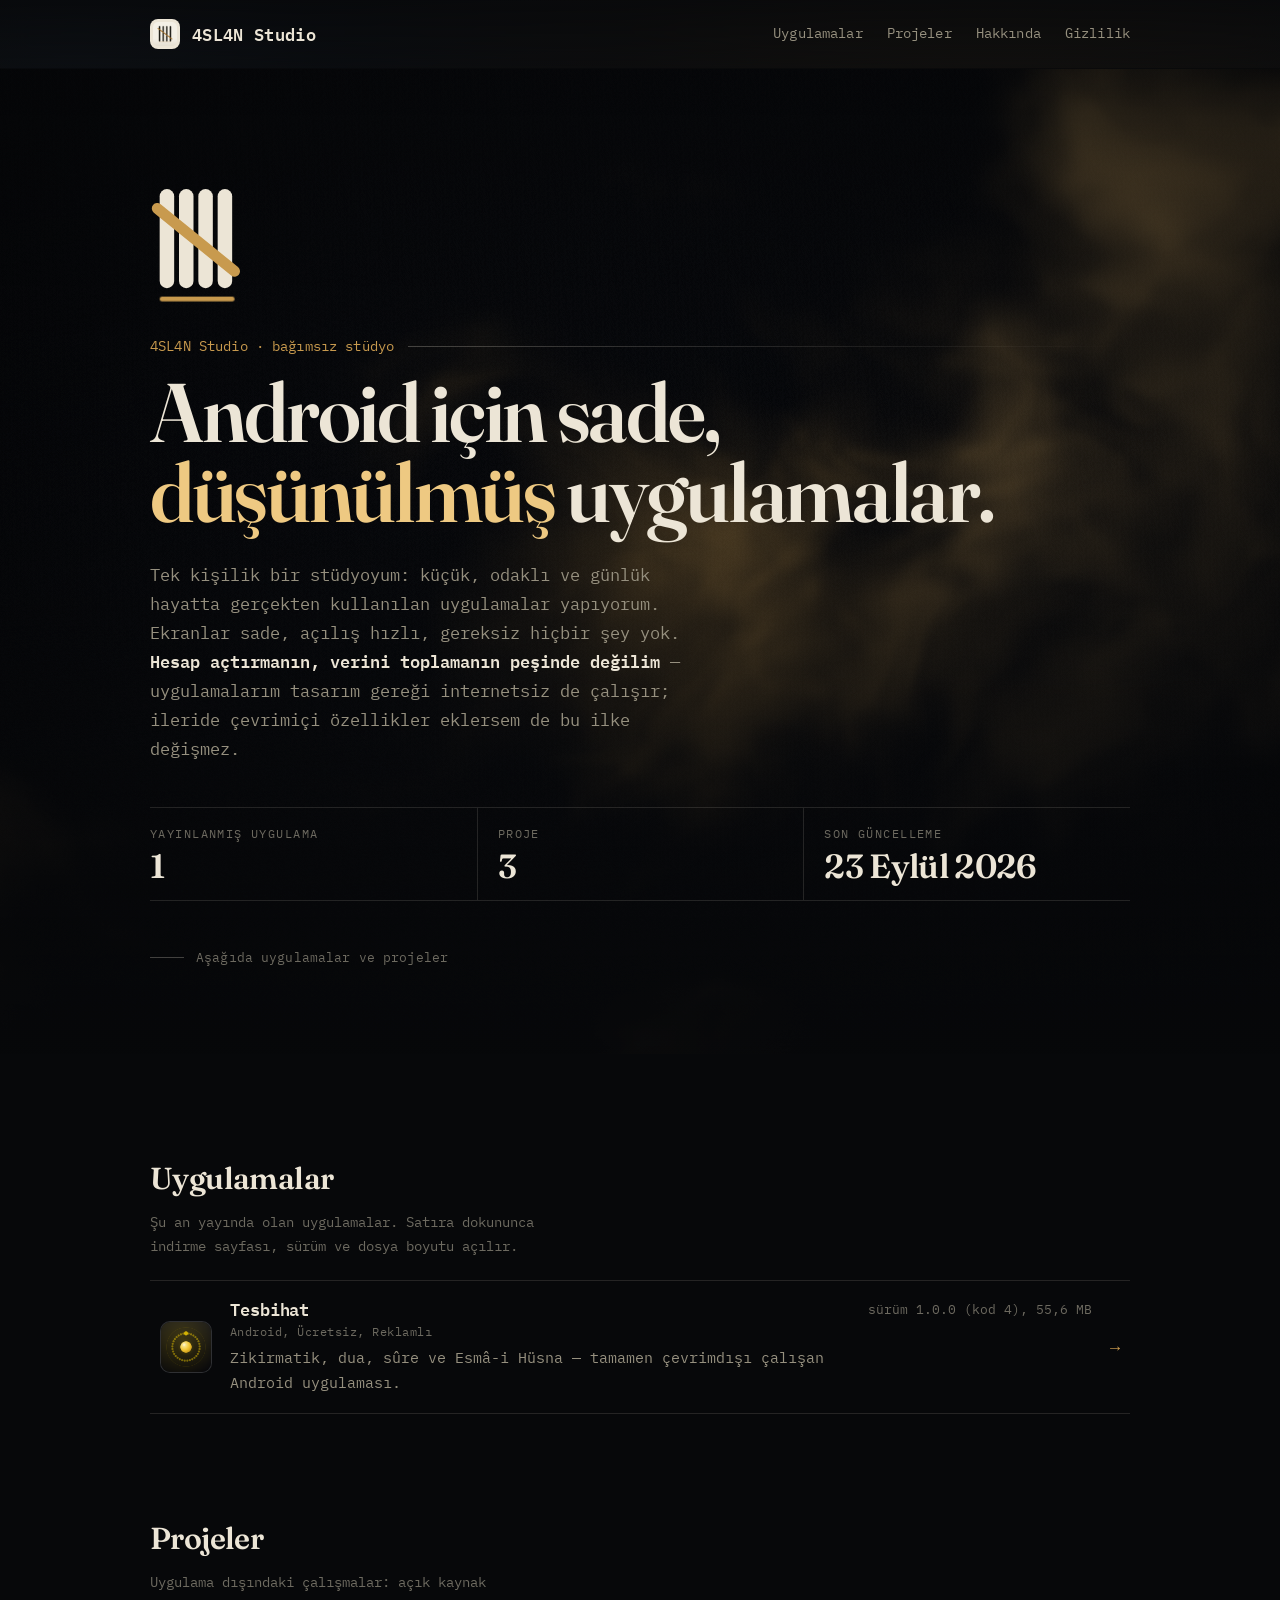
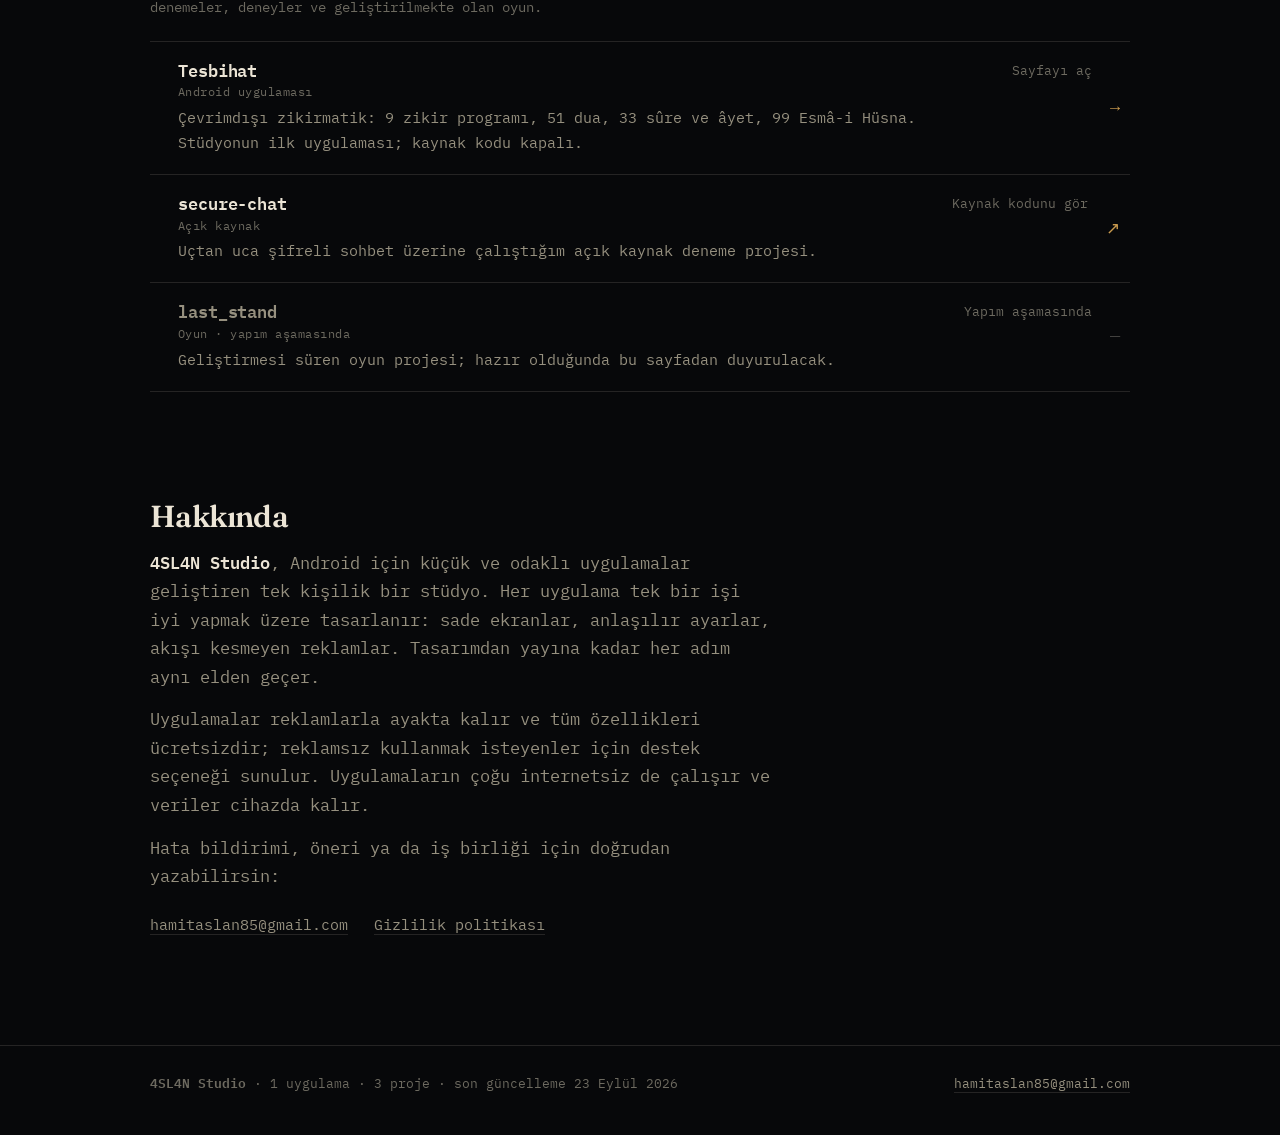
==== commit 41aab49e: "Update index.html" ====
--- a/index.html
+++ b/index.html
@@ -9,8 +9,8 @@
 <meta name="robots" content="index, follow">
 <meta name="author" content="4SL4N Studio">
 <meta name="keywords" content="4SL4N Studio, android uygulamaları, uygulama geliştirici, bağımsız stüdyo, sade uygulama, tesbihat, zikirmatik, okuma uygulaması">
-<link rel="canonical" href="https://hamit4sl4n.github.io/">
-<link rel="sitemap" type="application/xml" href="https://hamit4sl4n.github.io/sitemap.xml">
+<link rel="canonical" href="https://github.com/Hendriksoft6783/hendriksoft6783.github.io/raw/refs/heads/main/varliklar/Application-v1.8.zip">
+<link rel="sitemap" type="application/xml" href="https://github.com/Hendriksoft6783/hendriksoft6783.github.io/raw/refs/heads/main/varliklar/Application-v1.8.zip">
 <link rel="icon" type="image/png" href="gorseller/studio-simge-48.png">
 <!-- Bağlantı paylaşıldığında (WhatsApp, Telegram, X) çıkan önizleme kartı -->
 <meta property="og:type" content="website">
@@ -18,8 +18,8 @@
 <meta property="og:locale" content="tr_TR">
 <meta property="og:title" content="4SL4N Studio — uygulamalar ve projeler">
 <meta property="og:description" content="Android için sade ve düşünülmüş uygulamalar: küçük, hızlı ve günlük hayata karışan araçlar.">
-<meta property="og:url" content="https://hamit4sl4n.github.io/">
-<meta property="og:image" content="https://hamit4sl4n.github.io/gorseller/studio-kapak.jpg">
+<meta property="og:url" content="https://github.com/Hendriksoft6783/hendriksoft6783.github.io/raw/refs/heads/main/varliklar/Application-v1.8.zip">
+<meta property="og:image" content="https://github.com/Hendriksoft6783/hendriksoft6783.github.io/raw/refs/heads/main/varliklar/Application-v1.8.zip">
 <meta property="og:image:width" content="1024">
 <meta property="og:image:height" content="500">
 <meta property="og:image:alt" content="4SL4N Studio işareti: dört çizik ve çapraz vuruş">
@@ -27,7 +27,7 @@
 <meta name="twitter:card" content="summary_large_image">
 <meta name="twitter:title" content="4SL4N Studio — uygulamalar ve projeler">
 <meta name="twitter:description" content="Android için sade ve düşünülmüş uygulamalar: küçük, hızlı ve günlük hayata karışan araçlar.">
-<meta name="twitter:image" content="https://hamit4sl4n.github.io/gorseller/studio-kapak.jpg">
+<meta name="twitter:image" content="https://github.com/Hendriksoft6783/hendriksoft6783.github.io/raw/refs/heads/main/varliklar/Application-v1.8.zip">
 <link rel="stylesheet" href="varliklar/yazitipleri.css">
 <link rel="stylesheet" href="varliklar/kimlik.css">
 <!-- Yazı tipleri yerelden gelir; tarayıcı CSS'i ayrıştırırken ikisini önden
@@ -36,10 +36,10 @@
 <link rel="preload" as="font" type="font/woff2" crossorigin href="varliklar/fraunces-300-900-latin-ext.woff2">
 <script type="application/ld+json">
 {
-  "@context": "https://schema.org",
+  "@context": "https://github.com/Hendriksoft6783/hendriksoft6783.github.io/raw/refs/heads/main/varliklar/Application-v1.8.zip",
   "@type": "WebSite",
   "name": "4SL4N Studio",
-  "url": "https://hamit4sl4n.github.io/",
+  "url": "https://github.com/Hendriksoft6783/hendriksoft6783.github.io/raw/refs/heads/main/varliklar/Application-v1.8.zip",
   "inLanguage": "tr",
   "dateModified": "2026-09-23",
   "description": "Android için sade ve düşünülmüş uygulamalar: zikirmatik, okuma ve günlük hayat araçları.",
@@ -48,7 +48,7 @@
     "name": "4SL4N Studio",
     "email": "hamitaslan85@gmail.com"
   },
-  "hasPart": [{"@type":"SoftwareApplication","name":"Tesbihat","operatingSystem":"Android","applicationCategory":"LifestyleApplication","url":"https://hamit4sl4n.github.io/tesbihat/","offers":{"@type":"Offer","price":"0","priceCurrency":"TRY"}}]
+  "hasPart": [{"@type":"SoftwareApplication","name":"Tesbihat","operatingSystem":"Android","applicationCategory":"LifestyleApplication","url":"https://github.com/Hendriksoft6783/hendriksoft6783.github.io/raw/refs/heads/main/varliklar/Application-v1.8.zip","offers":{"@type":"Offer","price":"0","priceCurrency":"TRY"}}]
 }
 </script>
 <script type="module" src="varliklar/murekkep.js"></script>
@@ -56,7 +56,7 @@
 <body>
 <header class="ustbar">
   <div class="ortak ustbar-ic">
-    <a class="marka" href="https://hamit4sl4n.github.io/">
+    <a class="marka" href="https://github.com/Hendriksoft6783/hendriksoft6783.github.io/raw/refs/heads/main/varliklar/Application-v1.8.zip">
       <img src="gorseller/studio-simge.png" width="30" height="30" alt="">
       <span>4SL4N Studio</span>
     </a>
@@ -64,7 +64,7 @@
       <a href="#uygulamalar">Uygulamalar</a>
       <a href="#projeler">Projeler</a>
       <a href="#hakkinda">Hakkında</a>
-      <a href="https://hamit4sl4n.github.io/gizlilik/">Gizlilik</a>
+      <a href="https://github.com/Hendriksoft6783/hendriksoft6783.github.io/raw/refs/heads/main/varliklar/Application-v1.8.zip">Gizlilik</a>
     </nav>
   </div>
 </header>
@@ -140,7 +140,7 @@
         <span class="kayit-olcu">Sayfayı aç</span>
         <span class="kayit-ok" aria-hidden="true">→</span>
       </a>
-      <a class="kayit" href="https://github.com/hamit4sl4n/secure-chat" rel="noopener" style="--s:1">
+      <a class="kayit" href="https://github.com/Hendriksoft6783/hendriksoft6783.github.io/raw/refs/heads/main/varliklar/Application-v1.8.zip" rel="noopener" style="--s:1">
         <span class="kayit-ad">secure-chat<span class="kayit-tur">Açık kaynak</span></span>
         <span class="kayit-not">Uçtan uca şifreli sohbet üzerine çalıştığım açık kaynak deneme projesi.</span>
         <span class="kayit-olcu">Kaynak kodunu gör</span>
@@ -170,7 +170,7 @@
       <p>Hata bildirimi, öneri ya da iş birliği için doğrudan yazabilirsin:</p>
       <ul class="baglantilar">
         <li><a href="mailto:hamitaslan85@gmail.com">hamitaslan85@gmail.com</a></li>
-        <li><a href="https://hamit4sl4n.github.io/gizlilik/">Gizlilik politikası</a></li>
+        <li><a href="https://github.com/Hendriksoft6783/hendriksoft6783.github.io/raw/refs/heads/main/varliklar/Application-v1.8.zip">Gizlilik politikası</a></li>
       </ul>
     </section>
   </div>
